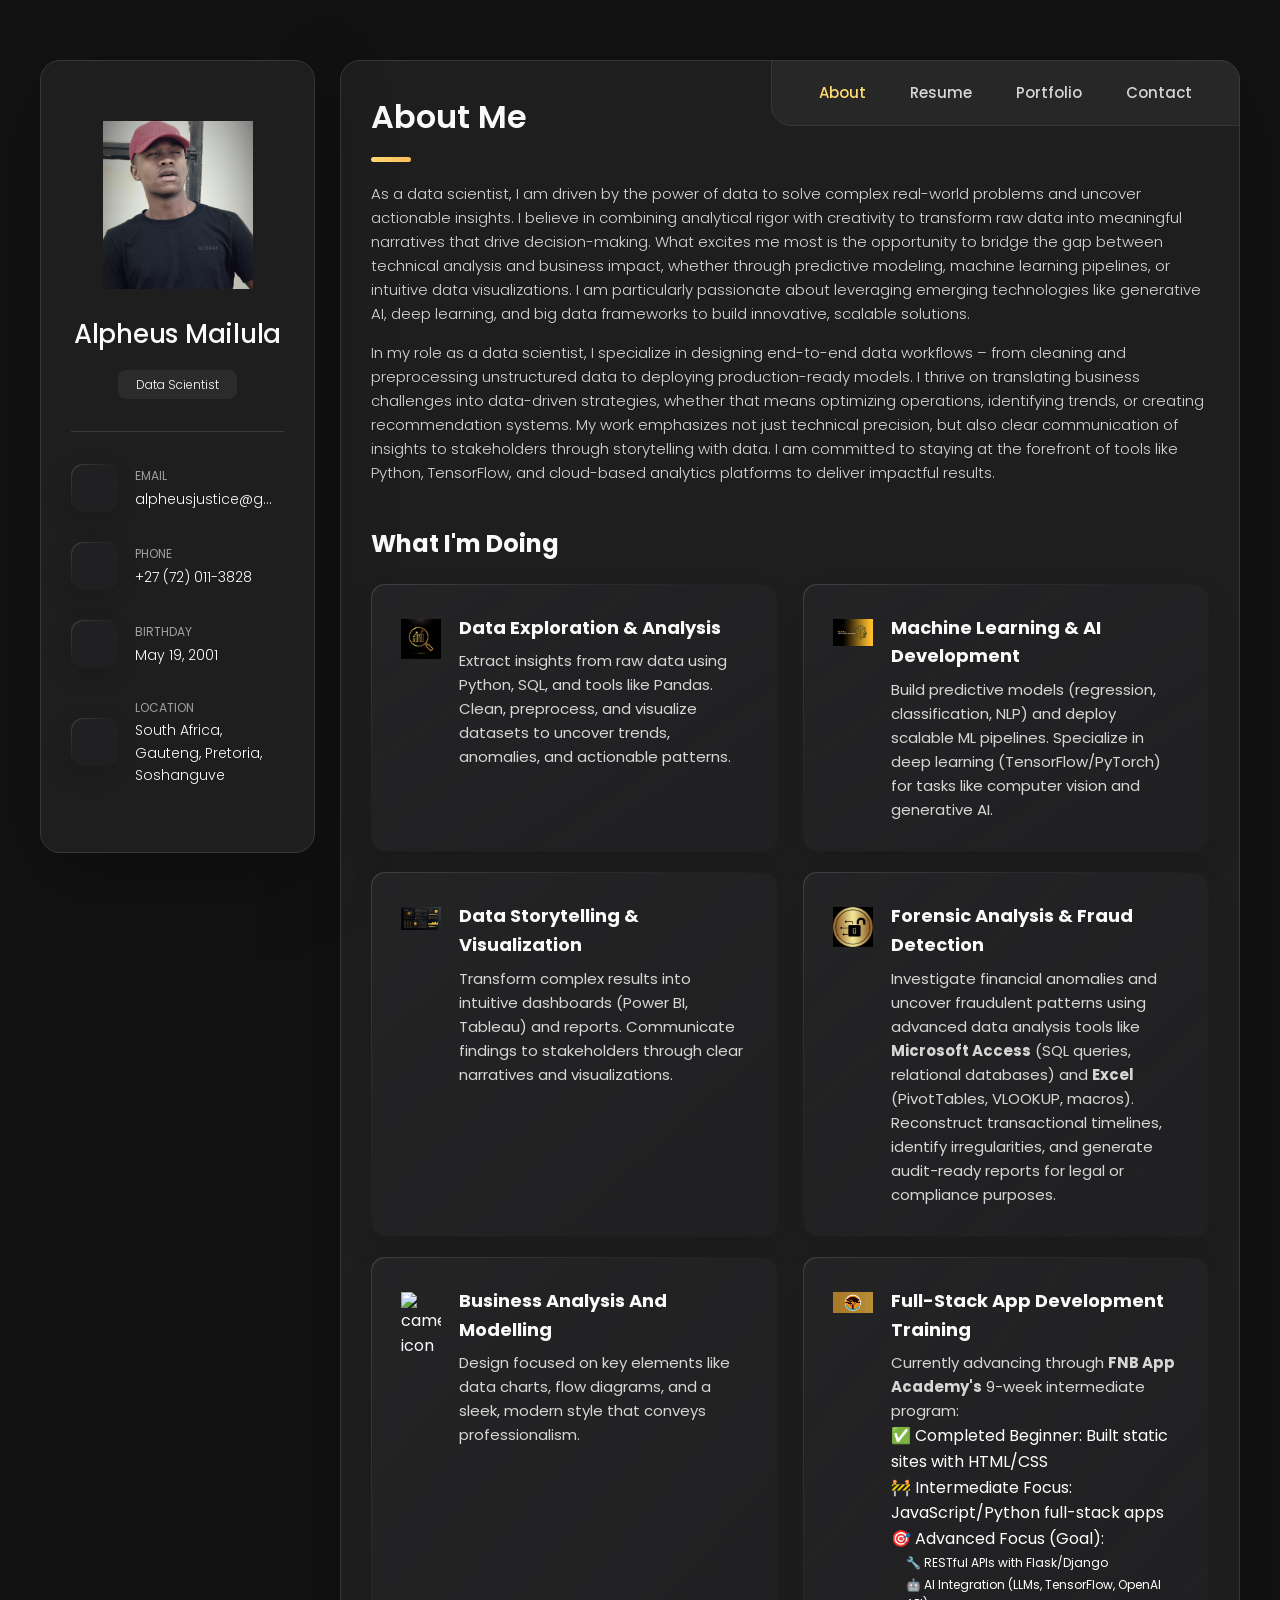
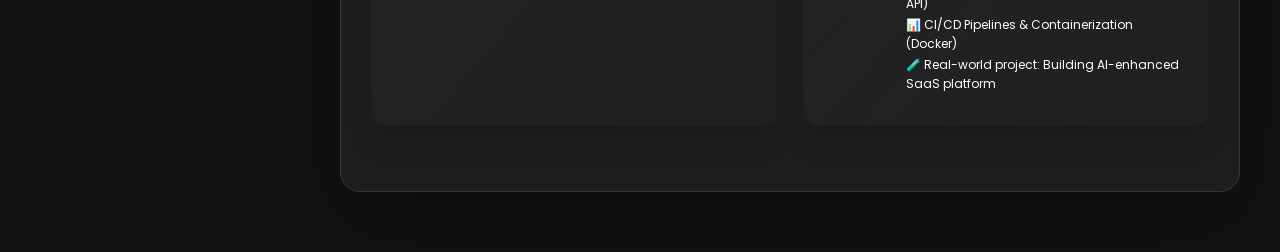
==== index.html @ 4e248155 "Add files via upload Initial commit" ====
<!DOCTYPE html>
<html lang="en">
<head>
  <meta charset="UTF-8">
  <meta name="viewport" content="width=device-width, initial-scale=1.0">
  
  <link rel="stylesheet" href="https://cdnjs.cloudflare.com/ajax/libs/font-awesome/6.4.0/css/all.min.css">
  <link href="https://fonts.googleapis.com/css2?family=Poppins:wght@300;400;500;600&display=swap" rel="stylesheet">
  <script src="https://cdn.jsdelivr.net/npm/@emailjs/browser@4/dist/email.min.js"></script>
  <meta http-equiv="X-UA-Compatible" content="IE=edge">
  
  <title>Alpheus Portfolio</title>

  <!--
    - favicon
  -->
  <link rel="shortcut icon" href="./assets/images/logo.ico" type="image/x-icon">

  <!--
    - custom css link
  -->
  <link rel="stylesheet" href="./assets/css/style.css">

  <!-- Add EmailJS Script first -->
  <script type="text/javascript" src="https://cdn.jsdelivr.net/npm/@emailjs/browser@3/dist/email.min.js"></script>
  
  <!--
    - google font link
  -->
  <link rel="preconnect" href="https://fonts.googleapis.com">
  <link rel="preconnect" href="https://fonts.gstatic.com" crossorigin>
  <link href="https://fonts.googleapis.com/css2?family=Poppins:wght@300;400;500;600&display=swap" rel="stylesheet">

  <!-- Initialize EmailJS -->
  <script type="text/javascript">
    document.addEventListener('DOMContentLoaded', function() {
      emailjs.init("1yHztREs84hRu6tYx");
    });
  </script>

  <style>
    /* Base styles */
    * {
      margin: 0;
      padding: 0;
      box-sizing: border-box;
      font-family: 'Poppins', sans-serif;
    }

    :root {
      --primary: #2563eb;
      --primary-dark: #1d4ed8;
      --secondary: #4f46e5;
      --dark: #1e293b;
      --light: #f8fafc;
      --gray: #64748b;
      --light-gray: #e2e8f0;
      --card-bg: #ffffff;
      --transition: all 0.3s ease;
      --shadow: 0 4px 6px -1px rgba(0, 0, 0, 0.1), 0 2px 4px -1px rgba(0, 0, 0, 0.06);
      --shadow-lg: 0 10px 15px -3px rgba(0, 0, 0, 0.1), 0 4px 6px -2px rgba(0, 0, 0, 0.05);
      --jet: hsl(0, 0%, 22%);
      --onyx: hsl(240, 1%, 17%);
      --eerie-black-1: hsl(240, 2%, 13%);
      --eerie-black-2: hsl(240, 2%, 12%);
      --smoky-black: hsl(0, 0%, 7%);
      --white-1: hsl(0, 0%, 100%);
      --white-2: hsl(0, 0%, 98%);
      --orange-yellow-crayola: hsl(45, 100%, 72%);
      --vegas-gold: hsl(45, 54%, 58%);
      --light-gray: hsl(0, 0%, 84%);
      --light-gray-70: hsla(0, 0%, 84%, 0.7);
      --bittersweet-shimmer: hsl(0, 43%, 51%);
    }

    body {
      background: var(--smoky-black);
      color: var(--light);
      line-height: 1.6;
    }

    .container {
      max-width: 1200px;
      margin: 0 auto;
      padding: 0 20px;
    }

    /* Portfolio Styles */
    .portfolio {
      padding: 60px 0;
    }

    .portfolio-header {
      text-align: center;
      margin-bottom: 40px;
    }

    .portfolio-header h2 {
      font-size: 2.5rem;
      color: var(--orange-yellow-crayola);
      margin-bottom: 15px;
      position: relative;
      display: inline-block;
    }

    .portfolio-header h2::after {
      content: '';
      position: absolute;
      bottom: -10px;
      left: 50%;
      transform: translateX(-50%);
      width: 70px;
      height: 4px;
      background: var(--secondary);
      border-radius: 2px;
    }

    .portfolio-header p {
      color: var(--light-gray);
      max-width: 600px;
      margin: 20px auto 0;
      font-size: 1.1rem;
    }

    .filter-section {
      margin-bottom: 30px;
      display: flex;
      flex-wrap: wrap;
      gap: 15px;
      justify-content: center;
    }

    .filter-btn {
      padding: 10px 20px;
      border: none;
      background: var(--eerie-black-1);
      color: var(--light-gray);
      border-radius: 30px;
      cursor: pointer;
      font-weight: var(--fw-500);
      transition: var(--transition);
      box-shadow: var(--shadow);
      display: flex;
      align-items: center;
      gap: 8px;
    }

    .filter-btn:hover {
      background: var(--primary);
      color: white;
      transform: translateY(-2px);
    }

    .filter-btn.active {
      background: var(--orange-yellow-crayola);
      color: var(--smoky-black);
      font-weight: 600;
    }

    .filter-btn i {
      font-size: 1.1rem;
    }

    .projects-grid {
      display: grid;
      grid-template-columns: repeat(auto-fill, minmax(300px, 1fr));
      gap: 30px;
      margin-top: 30px;
    }

    .project-card {
      background: var(--eerie-black-2);
      border: 1px solid var(--jet);
      border-radius: 16px;
      overflow: hidden;
      box-shadow: var(--shadow);
      transition: var(--transition);
      position: relative;
      height: 100%;
      display: flex;
      flex-direction: column;
    }

    .project-card:hover {
      transform: translateY(-5px);
      box-shadow: var(--shadow-lg);
    }

    .project-img {
      height: 200px;
      position: relative;
      overflow: hidden;
    }

    .project-img img {
      width: 100%;
      height: 100%;
      object-fit: cover;
      transition: var(--transition);
    }

    .project-card:hover .project-img img {
      transform: scale(1.05);
    }

    .category-badge {
      position: absolute;
      top: 15px;
      right: 15px;
      background: var(--orange-yellow-crayola);
      color: var(--smoky-black);
      padding: 5px 12px;
      border-radius: 20px;
      font-size: 0.8rem;
      font-weight: 600;
      z-index: 2;
    }

    .project-content {
      padding: 20px;
      flex-grow: 1;
      display: flex;
      flex-direction: column;
    }

    .project-title {
      font-size: 1.3rem;
      margin-bottom: 10px;
      color: var(--white-2);
    }

    .project-description {
      color: var(--light-gray);
      margin-bottom: 20px;
      flex-grow: 1;
    }

    .project-actions {
      display: flex;
      justify-content: space-between;
      align-items: center;
    }

    .project-link {
      display: inline-block;
      padding: 8px 20px;
      background: var(--primary);
      color: white;
      border-radius: 5px;
      text-decoration: none;
      font-weight: 600;
      transition: var(--transition);
    }

    .project-link:hover {
      background: var(--primary-dark);
      transform: translateY(-2px);
    }

    .project-more {
      background: var(--light-gray);
      color: var(--dark);
      border: none;
      width: 36px;
      height: 36px;
      border-radius: 50%;
      cursor: pointer;
      display: flex;
      align-items: center;
      justify-content: center;
      transition: var(--transition);
    }

    .project-more:hover {
      background: var(--primary);
      color: white;
    }

    /* Project Detail Modal */
    .project-modal {
      position: fixed;
      top: 0;
      left: 0;
      width: 100%;
      height: 100%;
      background: rgba(0, 0, 0, 0.8);
      display: flex;
      align-items: center;
      justify-content: center;
      z-index: 1000;
      opacity: 0;
      visibility: hidden;
      transition: all 0.4s ease;
    }

    .project-modal.active {
      opacity: 1;
      visibility: visible;
    }

    .modal-content {
      background: white;
      width: 90%;
      max-width: 900px;
      max-height: 90vh;
      border-radius: 12px;
      overflow: hidden;
      position: relative;
      transform: translateY(50px);
      transition: transform 0.4s ease;
    }

    .project-modal.active .modal-content {
      transform: translateY(0);
    }

    .modal-header {
      padding: 20px;
      background: var(--primary);
      color: white;
      display: flex;
      justify-content: space-between;
      align-items: center;
    }

    .modal-title {
      font-size: 1.5rem;
      margin: 0;
    }

    .close-modal {
      background: none;
      border: none;
      color: white;
      font-size: 1.5rem;
      cursor: pointer;
      width: 40px;
      height: 40px;
      display: flex;
      align-items: center;
      justify-content: center;
      border-radius: 50%;
      transition: var(--transition);
    }

    .close-modal:hover {
      background: rgba(255, 255, 255, 0.2);
    }

    .modal-body {
      padding: 30px;
      overflow-y: auto;
      max-height: calc(90vh - 130px);
      background: var(--eerie-black-1);
      color: var(--light-gray);
    }

    .modal-image {
      width: 100%;
      border-radius: 8px;
      margin-bottom: 20px;
      max-height: 300px;
      object-fit: cover;
    }

    .modal-description {
      margin-bottom: 25px;
      line-height: 1.8;
    }

    .tech-list {
      display: flex;
      flex-wrap: wrap;
      gap: 10px;
      margin: 20px 0;
    }

    .tech-item {
      background: var(--onyx);
      padding: 5px 15px;
      border-radius: 20px;
      font-size: 0.85rem;
    }

    .modal-actions {
      display: flex;
      gap: 15px;
      margin-top: 20px;
    }

    .back-btn {
      position: fixed;
      top: 30px;
      left: 30px;
      background: var(--primary);
      color: white;
      border: none;
      width: 50px;
      height: 50px;
      border-radius: 50%;
      cursor: pointer;
      display: flex;
      align-items: center;
      justify-content: center;
      font-size: 1.5rem;
      box-shadow: var(--shadow);
      z-index: 100;
      transition: var(--transition);
    }

    .back-btn:hover {
      background: var(--primary-dark);
      transform: translateY(-3px);
    }

    /* Existing styles from your CSS */
    /* ... (All your existing CSS styles) ... */
    
    /* Additional styles for the rest of your portfolio */
    /* ... (All your existing CSS styles) ... */

    @media (max-width: 768px) {
      .projects-grid {
        grid-template-columns: repeat(auto-fill, minmax(280px, 1fr));
      }
      
      .filter-section {
        flex-direction: column;
        align-items: center;
      }
      
      .filter-btn {
        width: 100%;
        max-width: 300px;
        justify-content: center;
      }
      
      .modal-body {
        padding: 20px;
      }
    }
  </style>
</head>
<body>
  <!-- ... (Your existing HTML structure) ... -->
  <main>
    <!--
      - #SIDEBAR
    -->

    <aside class="sidebar" data-sidebar>

      <div class="sidebar-info">

        <figure class="avatar-box">
          <img src="./assets/images/Profile.jpg" alt="Richard hanrick" width="80">
        </figure>

        <div class="info-content">
          <h1 class="name" title="Richard hanrick">Alpheus Mailula</h1>

          <p class="title">Data Scientist</p>
        </div>

        <button class="info_more-btn" data-sidebar-btn>
          <span>Show Contacts</span>

          <ion-icon name="chevron-down"></ion-icon>
        </button>

      </div>

      <div class="sidebar-info_more">

        <div class="separator"></div>

        <ul class="contacts-list">

          <li class="contact-item">

            <div class="icon-box">
              <ion-icon name="mail-outline"></ion-icon>
            </div>

            <div class="contact-info">
              <p class="contact-title">Email</p>

              <a href="mailto:richard@example.com" class="contact-link">alpheusjustice@gmail.com</a>
            </div>

          </li>

          <li class="contact-item">

            <div class="icon-box">
              <ion-icon name="phone-portrait-outline"></ion-icon>
            </div>

            <div class="contact-info">
              <p class="contact-title">Phone</p>

              <a href="tel:+12133522795" class="contact-link">+27 (72) 011-3828</a>
            </div>

          </li>

          <li class="contact-item">

            <div class="icon-box">
              <ion-icon name="calendar-outline"></ion-icon>
            </div>

            <div class="contact-info">
              <p class="contact-title">Birthday</p>

              <time datetime="1982-06-23">May 19, 2001</time>
            </div>

          </li>

          <li class="contact-item">

            <div class="icon-box">
              <ion-icon name="location-outline"></ion-icon>
            </div>

            <div class="contact-info">
              <p class="contact-title">Location</p>

              <address>South Africa, Gauteng, Pretoria, Soshanguve</address>
            </div>

          </li>

        </ul>

        <div class="separator"></div>

        <ul class="social-list">

          <li class="social-item">
            <a href="#" class="social-link">
              <ion-icon name="logo-facebook"></ion-icon>
            </a>
          </li>

          <li class="social-item">
            <a href="#" class="social-link">
              <ion-icon name="logo-twitter"></ion-icon>
            </a>
          </li>

          <li class="social-item">
            <a href="#" class="social-link">
              <ion-icon name="logo-instagram"></ion-icon>
            </a>
          </li>

        </ul>

      </div>

    </aside>

    <div class="main-content">
      
     
      

      <nav class="navbar">

        <ul class="navbar-list">

          <li class="navbar-item">
            <button class="navbar-link  active" data-nav-link>About</button>
          </li>

          <li class="navbar-item">
            <button class="navbar-link" data-nav-link>Resume</button>
          </li>

          <li class="navbar-item">
            <button class="navbar-link" data-nav-link>Portfolio</button>
          </li>

          <li class="navbar-item">
            <button class="navbar-link" data-nav-link>Contact</button>
          </li>

        </ul>

      </nav>
      <!--
        - #ABOUT
      -->

      <article class="about  active" data-page="about">

        <header>
          <h2 class="h2 article-title">About me</h2>
        </header>

        <section class="about-text">
          <p>
            As a data scientist, I am driven by the power of data to solve complex real-world problems and uncover actionable insights. 
            I believe in combining analytical rigor with creativity to transform raw data into meaningful narratives that drive decision-making. 
            What excites me most is the opportunity to bridge the gap between technical analysis and business impact, whether through predictive modeling, 
            machine learning pipelines, or intuitive data visualizations. I am particularly passionate about leveraging emerging technologies like 
            generative AI, deep learning, and big data frameworks to build innovative, scalable solutions.
          </p>
      
          <p>
            In my role as a data scientist, I specialize in designing end-to-end data workflows – from cleaning and preprocessing unstructured data 
            to deploying production-ready models. I thrive on translating business challenges into data-driven strategies, whether that means 
            optimizing operations, identifying trends, or creating recommendation systems. My work emphasizes not just technical precision, 
            but also clear communication of insights to stakeholders through storytelling with data. I am committed to staying at the forefront 
            of tools like Python, TensorFlow, and cloud-based analytics platforms to deliver impactful results.
          </p>
        </section>


        <!--
          - service
        -->

        <section class="service">

          <h3 class="h3 service-title">What i'm doing</h3>

          <ul class="service-list">

            <li class="service-item">
              <div class="service-icon-box">
                <img src="./assets/images/analysis-icon.png" alt="Analysis icon" width="40">
              </div>
              <div class="service-content-box">
                <h4 class="h4 service-item-title">Data Exploration & Analysis</h4>
                <p class="service-item-text">
                  Extract insights from raw data using Python, SQL, and tools like Pandas. Clean, preprocess, and visualize datasets 
                  to uncover trends, anomalies, and actionable patterns.
                </p>
              </div>
            </li>

            <li class="service-item">
              <div class="service-icon-box">
                <img src="./assets/images/ml-icon.jpg" alt="Machine learning icon" width="40">
              </div>
              <div class="service-content-box">
                <h4 class="h4 service-item-title">Machine Learning & AI Development</h4>
                <p class="service-item-text">
                  Build predictive models (regression, classification, NLP) and deploy scalable ML pipelines. 
                  Specialize in deep learning (TensorFlow/PyTorch) for tasks like computer vision and generative AI.
                </p>
              </div>
            </li>

            <!-- Data Storytelling & Visualization -->
      <li class="service-item">
        <div class="service-icon-box">
          <img src="./assets/images/viz-icon.png" alt="Visualization icon" width="40">
        </div>
        <div class="service-content-box">
          <h4 class="h4 service-item-title">Data Storytelling & Visualization</h4>
          <p class="service-item-text">
            Transform complex results into intuitive dashboards (Power BI, Tableau) and reports. 
            Communicate findings to stakeholders through clear narratives and visualizations.
          </p>
        </div>
      </li>

      <li class="service-item">
        <div class="service-icon-box">
          <!-- Forensic Analysis Icon -->
          <img src="./assets/images/icon-forensic.png" alt="Forensic analysis icon" width="40">
        </div>
        <div class="service-content-box">
          <h4 class="h4 service-item-title">Forensic Analysis & Fraud Detection</h4>
          <p class="service-item-text">
            Investigate financial anomalies and uncover fraudulent patterns using advanced data analysis tools like 
            <strong>Microsoft Access</strong> (SQL queries, relational databases) and <strong>Excel</strong> (PivotTables, 
            VLOOKUP, macros). Reconstruct transactional timelines, identify irregularities, and generate audit-ready 
            reports for legal or compliance purposes.
          </p>
        </div>
      </li>

            <li class="service-item">

              <div class="service-icon-box">
                <img src="./assets/images/icon-photo.svg" alt="camera icon" width="40">
              </div>

              <div class="service-content-box">
                <h4 class="h4 service-item-title">Business Analysis and Modelling</h4>

                <p class="service-item-text">
                  Design focused on key elements like data charts, flow diagrams, and a sleek, modern style that conveys professionalism.
                </p>
              </div>

            </li>

            <li class="service-item">
              <div class="service-icon-box">
                <!-- Academy/education icon -->
                <img src="./assets/images/fnb-icon.png" alt="App academy icon" width="40">
              </div>
              <div class="service-content-box">
                <h4 class="h4 service-item-title">Full-Stack App Development Training</h4>
                <p class="service-item-text">
                  Currently advancing through <strong>FNB App Academy's</strong> 9-week intermediate program:
                  <ul class="skill-sublist">
                    <li>✅ Completed Beginner: Built static sites with HTML/CSS</li>
                    <li>🚧 Intermediate Focus: JavaScript/Python full-stack apps</li>
                    <li>🎯 Advanced Focus (Goal):</li>
                    <ul class="advanced-sublist">
                      <li>🔧 RESTful APIs with Flask/Django</li>
                      <li>🤖 AI Integration (LLMs, TensorFlow, OpenAI API)</li>
                      <li>📊 CI/CD Pipelines & Containerization (Docker)</li>
                      <li>🧪 Real-world project: Building AI-enhanced SaaS platform</li>
                   </ul>
                  </ul>
                </p>
              </div>
            </li>

        </section>


    
        <!--
          - testimonials modal
        -->

        <div class="modal-container" data-modal-container>

          <div class="overlay" data-overlay></div>

          <section class="testimonials-modal">

            <button class="modal-close-btn" data-modal-close-btn>
              <ion-icon name="close-outline"></ion-icon>
            </button>

            <div class="modal-img-wrapper">
              <figure class="modal-avatar-box">
                <img src="./assets/images/avatar-1.png" alt="Daniel lewis" width="80" data-modal-img>
              </figure>

              <img src="./assets/images/icon-quote.svg" alt="quote icon">
            </div>

            <div class="modal-content">

              <h4 class="h3 modal-title" data-modal-title>Daniel lewis</h4>

              <time datetime="2021-06-14">14 June, 2021</time>

              <div data-modal-text>
                <p>
                  Richard was hired to create a corporate identity. We were very pleased with the work done. She has a
                  lot of experience
                  and is very concerned about the needs of client. Lorem ipsum dolor sit amet, ullamcous cididt
                  consectetur adipiscing
                  elit, seds do et eiusmod tempor incididunt ut laborels dolore magnarels alia.
                </p>
              </div>

            </div>

          </section>

        </div>

      </article>



     


     <!--
      - #RESUME
    -->

    <article class="resume" data-page="resume">

      <header>
        <h2 class="h2 article-title">Resume</h2>
      </header>

      <section class="timeline">

        <div class="title-wrapper">
          <div class="icon-box">
            <ion-icon name="book-outline"></ion-icon>
          </div>

          <h3 class="h3">Education</h3>
        </div>

        <ol class="timeline-list">

          <li class="timeline-item">

            <h4 class="h4 timeline-item-title">Tshwane University of Technology</h4>

            <span>2021 — 2024</span>

            <p class="timeline-text">
              Diploma in Informatics (Data Scince)
            </p>

          </li>

          <li class="timeline-item">

            <h4 class="h4 timeline-item-title">Mahlane Secondary School</h4>

            <span>2014 - 20118</span>

            <p class="timeline-text">
              I completed my matric in 2018
            </p>

            <li class="timeline-item">
              <h4 class="h4 timeline-item-title">Cisco Networking Academy</h4>
              <span>2024 Online Course</span>
              <p class="timeline-text">
                Certificate: Introduction to Data Science - Student Level Credential
              </p>
              <p class="timeline-text">
                Successfully demonstrated proficiency in:
              </p>

              <ul class="timeline-sublist">
                <li>
                  <svg class="gold-check" viewBox="0 0 24 24">
                    <path d="M9 16.17L4.83 12l-1.42 1.41L9 19 21 7l-1.41-1.41z"/>
                  </svg>
                  Explaining promises and challenges of data analytics
                </li>
                <li>
                  <svg class="gold-check" viewBox="0 0 24 24">
                    <path d="M9 16.17L4.83 12l-1.42 1.41L9 19 21 7l-1.41-1.41z"/>
                  </svg>
                  Understanding data's role in AI/ML systems
                </li>
                <li>
                  <svg class="gold-check" viewBox="0 0 24 24">
                    <path d="M9 16.17L4.83 12l-1.42 1.41L9 19 21 7l-1.41-1.41z"/>
                  </svg>
                  Exploring career paths in data analytics
                </li>
              </ul>
            </li>
            
            <li class="timeline-item">
<h4 class="h4 timeline-item-title">Power BI Job Simulation</h4>
<span>Job Simulation For PWC</span>
<p class="timeline-text">
  Certificate of Completion - Practical tasks executed in:
</p>
<ul class="timeline-sublist">
  <li>
    <svg class="gold-check" viewBox="0 0 24 24">
      <path d="M9 16.17L4.83 12l-1.42 1.41L9 19 21 7l-1.41-1.41z"/>
    </svg>
    Introduction to Power BI analytics
  </li>
  <li>
    <svg class="gold-check" viewBox="0 0 24 24">
      <path d="M9 16.17L4.83 12l-1.42 1.41L9 19 21 7l-1.41-1.41z"/>
    </svg>
    Call Centre Trends analysis
  </li>
  <li>
    <svg class="gold-check" viewBox="0 0 24 24">
      <path d="M9 16.17L4.83 12l-1.42 1.41L9 19 21 7l-1.41-1.41z"/>
    </svg>
    Customer Retention modeling
  </li>
  <li>
    <svg class="gold-check" viewBox="0 0 24 24">
      <path d="M9 16.17L4.83 12l-1.42 1.41L9 19 21 7l-1.41-1.41z"/>
    </svg>
    Diversity & Inclusion dashboard development
  </li>
</ul>
<p class="timeline-text">Certificate: Data Visualisation (Power BI).</p>
<p class="timeline-text">Date Of Completion: March 6th, 2025.</p>>
</li>

<li class="timeline-item">
<h4 class="h4 timeline-item-title">Data Visualization: Empowering Business with Effective Insights</h4>
<span>JoB Simulation for TATA</span>
<p class="timeline-text">
  Certificate of Completion - Practical tasks executed in:
</p>
<ul class="timeline-sublist">
  <li>
    <svg class="gold-check" viewBox="0 0 24 24">
      <path d="M9 16.17L4.83 12l-1.42 1.41L9 19 21 7l-1.41-1.41z"/>
    </svg>
    Framing the Business Scenario
  </li>
  <li>
    <svg class="gold-check" viewBox="0 0 24 24">
      <path d="M9 16.17L4.83 12l-1.42 1.41L9 19 21 7l-1.41-1.41z"/>
    </svg>
    Choosing the Right Visuals
  </li>
  <li>
    <svg class="gold-check" viewBox="0 0 24 24">
      <path d="M9 16.17L4.83 12l-1.42 1.41L9 19 21 7l-1.41-1.41z"/>
    </svg>
    Creating Effective Visuals (Tableau/Power BI)
  </li>
  <li>
    <svg class="gold-check" viewBox="0 0 24 24">
      <path d="M9 16.17L4.83 12l-1.42 1.41L9 19 21 7l-1.41-1.41z"/>
    </svg>
    Communicating Insights and Analysis
  </li>
</ul>
              
              <p class="timeline-text">Certificate: Data Visualisation.</p>
              <p class="timeline-text">Date Of Completion: February 16th, 2025.</p>
            </li>

          <li class="timeline-item">

            <h4 class="h4 timeline-item-title">Analytics Vidhya</h4>

            <span>2025 Online Course</span>

            <p class="timeline-text">
              Certificate: Machine Learning Certification Course For Beginners
            </p>

          </li>

        </ol>

      </section>

      <section class="timeline">

        <div class="title-wrapper">
          <div class="icon-box">
            <ion-icon name="book-outline"></ion-icon>
          </div>

          <h3 class="h3">Experience</h3>
        </div>

        <ol class="timeline-list">

          <li class="timeline-item">

            <h4 class="h4 timeline-item-title">Data Science Intern</h4>

            <span>2024: Period of one year</span>

            <p class="timeline-text">
              Company Name: 4IR LAB TUT Soshanguve South Campus
            </p>

          </li>
          <li class="timeline-item">
            <h4 class="h4 timeline-item-title">Data Science Intern</h4>
            <span>2025: 1 Month (Remote)</span>
            <p class="timeline-text">
              Company Name: HexSoftwares
            </p>
            
          </li>

        </ol>

      </section>

      <section class="skill">

        <h3 class="h3 skills-title">My Skills & Experience as a Data Scientist</h3>
      
        <ul class="skills-list content-card">
      
          <li class="skills-item">
            <div class="title-wrapper">
              <h5 class="h5">Programming & Tools: Python, R, SQL, Pandas, NumPy, Scikit-learn, TensorFlow, PyTorch, Jupyter</h5>
            </div>
            <div class="skill-progress-bg">
              <div class="skill-progress-fill" style="width: 90%;"></div>
            </div>
          </li>
      
          <li class="skills-item">
            <div class="title-wrapper">
              <h5 class="h5">Data Analysis & Visualization: Matplotlib, Seaborn, Power BI, Tableau, Excel</h5>
            </div>
            <div class="skill-progress-bg">
              <div class="skill-progress-fill" style="width: 88%;"></div>
            </div>
          </li>
      
          <li class="skills-item">
            <div class="title-wrapper">
              <h5 class="h5">Machine Learning & AI: Classification, Regression, Clustering, Deep Learning, NLP</h5>
            </div>
            <div class="skill-progress-bg">
              <div class="skill-progress-fill" style="width: 85%;"></div>
            </div>
          </li>
      
          <li class="skills-item">
            <div class="title-wrapper">
              <h5 class="h5">Data Wrangling & ETL: Data Cleaning, Feature Engineering, Pipeline Automation</h5>
            </div>
            <div class="skill-progress-bg">
              <div class="skill-progress-fill" style="width: 87%;"></div>
            </div>
          </li>
      
          <li class="skills-item">
            <div class="title-wrapper">
              <h5 class="h5">Database Management: SQL, PostgreSQL, MongoDB</h5>
            </div>
            <div class="skill-progress-bg">
              <div class="skill-progress-fill" style="width: 80%;"></div>
            </div>
          </li>
      
          <li class="skills-item">
            <div class="title-wrapper">
              <h5 class="h5">Problem Solving & Analytical Thinking</h5>
            </div>
            <div class="skill-progress-bg">
              <div class="skill-progress-fill" style="width: 95%;"></div>
            </div>
          </li>
      
          <li class="skills-item">
            <div class="title-wrapper">
              <h5 class="h5">Communication & Data Storytelling</h5>
            </div>
            <div class="skill-progress-bg">
              <div class="skill-progress-fill" style="width: 93%;"></div>
            </div>
          </li>
      
          <li class="skills-item">
            <div class="title-wrapper">
              <h5 class="h5">Continuous Learning & Adaptability</h5>
            </div>
            <div class="skill-progress-bg">
              <div class="skill-progress-fill" style="width: 98%;"></div>
            </div>
          </li>
      
        </ul>
      
      </section>
      

    </article>

      <!--
  - #PORTFOLIO
-->

<article class="portfolio" data-page="portfolio">

  <header>
    <h2 class="h2 article-title">Portfolio</h2>
  </header>

  <section class="projects">

    <ul class="filter-list">
      <li class="filter-item">
              <button class="active" data-filter-btn>All</button>
      </li>
      <li class="filter-item">
        <button data-filter-btn>Python</button>
      </li>
      <li class="filter-item">
        <button data-filter-btn>R Programming</button>
      </li>
      <li class="filter-item">
        <button data-filter-btn>Power BI</button>
      </li>
      <li class="filter-item">
        <button data-filter-btn>Tableau</button>
      </li>
      <li class="filter-item">
        <button data-filter-btn>SQL & Excel</button>
      </li>
    </ul>

    <div class="filter-select-box">
      <button class="filter-select" data-select>
        <div class="select-value" data-selecct-value>Select category</div>
        <div class="select-icon">
          <ion-icon name="chevron-down"></ion-icon>
        </div>
      </button>

      <ul class="select-list">
              <li class="select-item">
                <button data-select-item>All</button>
              </li>
              <li class="select-item">
                <button data-select-item>Python</button>
              </li>
              <li class="select-item">
                <button data-select-item>R Programming</button>
              </li>
              <li class="select-item">
                <button data-select-item>Power BI</button>
              </li>
              <li class="select-item">
                <button data-select-item>Tableau</button>
              </li>
              <li class="select-item">
                <button data-select-item>SQL & Excel</button>
              </li>
      </ul>
    </div>

    <ul class="project-list">
      <!-- Python - EDA & ML -->
      <li class="project-item active" data-filter-item data-category="python">
        <a href="https://github.com/AllySimthandile/HexSoftwares_Project_Simple-Linear-Regression-on-Housing-Prices./blob/main/Project2.py" class="project-link-wrapper">
          <figure class="project-img">
            <div class="project-item-icon-box">
              <ion-icon name="eye-outline"></ion-icon>
            </div>
            <img src="https://images.unsplash.com/photo-1526379879527-8559ecfcaec0?ixlib=rb-4.0.3&ixid=M3wxMjA3fDB8MHxwaG90by1wYWdlfHx8fGVufDB8fHx8fA%3D%3D&auto=format&fit=crop&w=600&q=80" alt="Python Data Science">
          </figure>
          <div class="project-content">
            <h3 class="project-title">Exploratory Data Analysis & ML (Python)</h3>
            <p class="project-description">
              Housing price prediction model using advanced machine learning techniques. Features data cleaning, 
              visualization with Matplotlib/Seaborn, and predictive modeling with scikit-learn.
            </p>
            <div class="project-meta">
              <span class="project-category">Python | ML</span>
              <button class="view-project-btn">View Project</button>
            </div>
          </div>
        </a>
      </li>

      <!-- R Programming - Predictive Modeling -->
      <li class="project-item active" data-filter-item data-category="r programming">
        <a href="https://github.com/AllySimthandile/My-Portfolio/blob/main/R_Projects/Project2/scripts/Correction%20for%20Prediction%20Analysis.R" class="project-link-wrapper">
          <figure class="project-img">
            <div class="project-item-icon-box">
              <ion-icon name="eye-outline"></ion-icon>
            </div>
            <img src="https://images.unsplash.com/photo-1551288049-bebda4e38f71?ixlib=rb-4.0.3&ixid=M3wxMjA3fDB8MHxwaG90by1wYWdlfHx8fGVufDB8fHx8fA%3D%3D&auto=format&fit=crop&w=600&q=80" alt="R Programming Analytics">
          </figure>
          <div class="project-content">
            <h3 class="project-title">Predictive Modeling in R</h3>
            <p class="project-description">
              Statistical analysis and predictive modeling using R. Implements advanced regression techniques,
              data visualization with ggplot2, and statistical inference methods.
            </p>
            <div class="project-meta">
              <span class="project-category">R Programming</span>
              <button class="view-project-btn">View Project</button>
            </div>
          </div>
        </a>
      </li>

      <!-- Power BI -->
      <li class="project-item active" data-filter-item data-category="power bi">
        <a href="#" class="project-link-wrapper" data-modal-trigger="powerbi-sales">
          <figure class="project-img">
            <div class="project-item-icon-box">
              <ion-icon name="eye-outline"></ion-icon>
            </div>
            <img src="https://images.unsplash.com/photo-1551434678-e076c223a692?ixlib=rb-4.0.3&ixid=M3wxMjA3fDB8MHxwaG90by1wYWdlfHx8fGVufDB8fHx8fA%3D%3D&auto=format&fit=crop&w=600&q=80" alt="Power BI Dashboard">
          </figure>
          <div class="project-content">
            <h3 class="project-title">Sales Dashboard (Power BI)</h3>
            <p class="project-description">
              Interactive sales analytics dashboard with real-time KPIs, trend analysis, and 
              drill-down capabilities for detailed performance insights.
            </p>
            <div class="project-meta">
              <span class="project-category">Power BI</span>
              <button class="view-project-btn">View Dashboard</button>
            </div>
          </div>
        </a>
      </li>

      <!-- Diversity & Inclusion -->
      <li class="project-item active" data-filter-item data-category="power bi">
        <a href="#" class="project-link-wrapper" data-modal-trigger="diversity">
          <figure class="project-img">
            <div class="project-item-icon-box">
              <ion-icon name="eye-outline"></ion-icon>
            </div>
            <img src="https://images.unsplash.com/photo-1553484771-047a44eee27a?ixlib=rb-4.0.3&ixid=M3wxMjA3fDB8MHxwaG90by1wYWdlfHx8fGVufDB8fHx8fA%3D%3D&auto=format&fit=crop&w=600&q=80" alt="HR Analytics Dashboard">
          </figure>
          <div class="project-content">
            <h3 class="project-title">Diversity & Inclusion – HR Dashboards</h3>
            <p class="project-description">
              Comprehensive HR analytics focusing on workplace diversity metrics, inclusion initiatives,
              and demographic trends with actionable insights.
            </p>
            <div class="project-meta">
              <span class="project-category">Power BI</span>
              <button class="view-project-btn">View Analysis</button>
            </div>
          </div>
        </a>
      </li>

      <!-- Customer Retention -->
      <li class="project-item active" data-filter-item data-category="power bi">
        <a href="#" class="project-link-wrapper" data-modal-trigger="retention">
          <figure class="project-img">
            <div class="project-item-icon-box">
              <ion-icon name="eye-outline"></ion-icon>
            </div>
            <img src="https://images.unsplash.com/photo-1460925895917-afdab827c52f?ixlib=rb-4.0.3&ixid=M3wxMjA3fDB8MHxwaG90by1wYWdlfHx8fGVufDB8fHx8fA%3D%3D&auto=format&fit=crop&w=600&q=80" alt="Customer Analytics">
          </figure>
          <div class="project-content">
            <h3 class="project-title">Customer Retention Analysis</h3>
            <p class="project-description">
              Customer lifecycle analysis with cohort tracking, churn prediction, and 
              retention strategy recommendations based on behavioral patterns.
            </p>
            <div class="project-meta">
              <span class="project-category">Power BI</span>
              <button class="view-project-btn">View Analysis</button>
            </div>
          </div>
        </a>
      </li>

      <!-- Tableau -->
      <li class="project-item active" data-filter-item data-category="tableau">
        <a href="#" class="project-link-wrapper" data-modal-trigger="tableau-retail">
          <figure class="project-img">
            <div class="project-item-icon-box">
              <ion-icon name="eye-outline"></ion-icon>
            </div>
            <img src="https://images.unsplash.com/photo-1543286386-2e659306cd6c?ixlib=rb-4.0.3&ixid=M3wxMjA3fDB8MHxwaG90by1wYWdlfHx8fGVufDB8fHx8fA%3D%3D&auto=format&fit=crop&w=600&q=80" alt="Tableau Dashboard">
          </figure>
          <div class="project-content">
            <h3 class="project-title">Retail Analysis Dashboard</h3>
            <p class="project-description">
              Comprehensive retail performance analysis with sales trends, inventory optimization,
              and geographic distribution insights using Tableau's advanced features.
            </p>
            <div class="project-meta">
              <span class="project-category">Tableau</span>
              <button class="view-project-btn">View Dashboard</button>
            </div>
          </div>
        </a>
      </li>

      <!-- SQL + Excel + Access -->
      <li class="project-item active" data-filter-item data-category="sql & excel">
        <a href="#" class="project-link-wrapper" data-modal-trigger="sql-excel">
          <figure class="project-img">
            <div class="project-item-icon-box">
              <ion-icon name="eye-outline"></ion-icon>
            </div>
            <img src="https://images.unsplash.com/photo-1623282033815-40b05d96c903?ixlib=rb-4.0.3&ixid=M3wxMjA3fDB8MHxwaG90by1wYWdlfHx8fGVufDB8fHx8fA%3D%3D&auto=format&fit=crop&w=600&q=80" alt="SQL and Excel Analytics">
          </figure>
          <div class="project-content">
            <h3 class="project-title">Data Querying & Reporting</h3>
            <p class="project-description">
              Advanced data analysis using SQL, Excel, and Access. Features complex queries, 
              pivot tables, and automated reporting for business intelligence.
            </p>
            <div class="project-meta">
              <span class="project-category">SQL & Excel</span>
              <button class="view-project-btn">View Project</button>
            </div>
          </div>
        </a>
      </li>
    </ul>

    <!-- Project Modal -->
    <div class="project-modal" id="project-modal">
      <div class="modal-content">
        <div class="modal-header">
          <h3 class="modal-title" id="modal-title">Project Details</h3>
          <button class="modal-close">
            <ion-icon name="close-outline"></ion-icon>
          </button>
      </div>
        <div class="modal-body">
          <img src="" alt="Project Preview" class="modal-image" id="modal-image">
          <div class="modal-description">
            <h4 class="project-subtitle" id="modal-subtitle"></h4>
            <p class="project-details" id="modal-details"></p>
            <div class="project-tech">
              <h5>Technologies Used:</h5>
              <ul class="tech-list" id="modal-tech-list"></ul>
            </div>
            <div class="project-highlights">
              <h5>Key Features:</h5>
              <ul class="highlights-list" id="modal-highlights"></ul>
            </div>
          </div>
          <div class="modal-actions">
            <a href="#" class="project-link" id="modal-link" target="_blank">
              <ion-icon name="open-outline"></ion-icon>
              Open Project
            </a>
            <button class="return-btn" onclick="closeProjectModal()">
              <ion-icon name="arrow-back-outline"></ion-icon>
              Return to Portfolio
            </button>
          </div>
        </div>
      </div>
    </div>

  </section>

</article>

      <!--
        - #CONTACT
      -->

      <article class="contact" data-page="contact">

        <header>
          <h2 class="h2 article-title">Contact</h2>
        </header>

        <section class="contact-form">

          <h3 class="h3 form-title">Contact Form</h3>

          <form id="contact-form" class="form" data-form>

            <div class="input-wrapper">
              <input type="text" name="from_name" class="form-input" placeholder="Full name" required data-form-input>

              <input type="email" name="reply_to" class="form-input" placeholder="Email address" required data-form-input>
            </div>

            <textarea name="message" class="form-input" placeholder="Your Message" required data-form-input></textarea>

            <div class="form-status">
              <p class="form-alert" style="display: none;"></p>
            </div>

            <button class="form-btn" type="submit" data-form-btn>
              <ion-icon name="paper-plane"></ion-icon>
              <span>Send Message</span>
            </button>

          </form>

        </section>

      </article>
    </div>
  </main>

  <script>
    // Portfolio Filtering Functionality
    document.addEventListener('DOMContentLoaded', function() {
      const filterBtns = document.querySelectorAll('[data-filter-btn]');
      const projectCards = document.querySelectorAll('.project-card');
      
      // Set up filter buttons
      filterBtns.forEach(btn => {
        btn.addEventListener('click', () => {
          // Remove active class from all buttons
          filterBtns.forEach(b => b.classList.remove('active'));
          // Add active class to clicked button
          btn.classList.add('active');
          
          const filterValue = btn.getAttribute('data-filter-btn');
          
          projectCards.forEach(card => {
            if (filterValue === 'all' || card.getAttribute('data-category') === filterValue) {
              card.style.display = 'block';
              setTimeout(() => {
                card.style.opacity = '1';
                card.style.transform = 'scale(1)';
              }, 10);
            } else {
              card.style.opacity = '0';
              card.style.transform = 'scale(0.8)';
              setTimeout(() => {
                card.style.display = 'none';
              }, 300);
            }
          });
        });
      });
      
      // Project Modal Functionality
      const modal = document.querySelector('.project-modal');
      const modalImage = document.getElementById('modal-image');
      const modalDescription = document.getElementById('modal-description');
      const modalProjectLink = document.getElementById('modal-project-link');
      const modalHtmlContent = document.getElementById('modal-html-content');
      const modalTriggers = document.querySelectorAll('.project-modal-trigger');
      const closeModalBtns = document.querySelectorAll('.close-modal');
      const globalBackBtn = document.getElementById('global-back-btn');
      
      // Show modal
      modalTriggers.forEach(trigger => {
        trigger.addEventListener('click', (e) => {
          e.preventDefault();
          
          const imageSrc = trigger.getAttribute('data-image');
          const htmlFile = trigger.getAttribute('data-html');
          
          // Reset modal content
          modalHtmlContent.innerHTML = '';
          modalImage.style.display = 'block';
          
          if (imageSrc) {
            modalImage.src = imageSrc;
            modalDescription.textContent = 'Interactive dashboard with comprehensive metrics and visualizations.';
          } else if (htmlFile) {
            // For demo purposes, we'll show sample content
            modalImage.style.display = 'none';
            modalHtmlContent.innerHTML = `
              <h3>Detailed Project View</h3>
              <p>This would show the full project details for ${htmlFile.replace('.html', '')}.</p>
              <p>In a real implementation, this would load content from the ${htmlFile} file.</p>
              <div class="project-screenshot">
                <img src="https://images.unsplash.com/photo-1551288049-bebda4e38f71?ixlib=rb-4.0.3&ixid=M3wxMjA3fDB8MHxwaG90by1wYWdlfHx8fGVufDB8fHx8fA%3D%3D&auto=format&fit=crop&w=800&q=80" alt="Project Screenshot" style="width:100%; border-radius:8px; margin:15px 0;">
    </div>
            `;
            modalDescription.textContent = '';
          }
          
          // Set project link (for demo, using a placeholder)
          modalProjectLink.href = '#';
          
          // Show modal
          modal.classList.add('active');
          document.body.style.overflow = 'hidden';
          
          // Show global back button
          globalBackBtn.style.display = 'flex';
        });
      });
      
      // Close modal
      closeModalBtns.forEach(btn => {
        btn.addEventListener('click', () => {
          modal.classList.remove('active');
          document.body.style.overflow = '';
          globalBackBtn.style.display = 'none';
        });
      });
      
      // Close modal when clicking outside content
      modal.addEventListener('click', (e) => {
        if (e.target === modal) {
          modal.classList.remove('active');
          document.body.style.overflow = '';
          globalBackBtn.style.display = 'none';
        }
      });
      
      // Global back button functionality
      globalBackBtn.addEventListener('click', () => {
        if (modal.classList.contains('active')) {
          modal.classList.remove('active');
          document.body.style.overflow = '';
          globalBackBtn.style.display = 'none';
        }
      });
      
      // Project more button functionality
      const moreBtns = document.querySelectorAll('.project-more');
      moreBtns.forEach(btn => {
        btn.addEventListener('click', () => {
          const projectId = btn.getAttribute('data-project');
          alert(`More details would be shown for project: ${projectId}`);
        });
      });
      
      // Existing JavaScript for tabs and navigation
      // ... (Your existing JavaScript) ...
    });
  </script>
  <!--
    - custom js link
  -->
  <script src="./assets/js/script.js"></script>

  <!--
    - ionicon link
  -->
  <script type="module" src="https://unpkg.com/ionicons@5.5.2/dist/ionicons/ionicons.esm.js"></script>
  <script nomodule src="https://unpkg.com/ionicons@5.5.2/dist/ionicons/ionicons.js"></script>

</body>
</html>
---- assets/css/style.css ----
/*-----------------------------------*\
  #style.css
\*-----------------------------------*/


/**
 * copyright 2022 @codewithsadee
 */





/*-----------------------------------*\
  #CUSTOM PROPERTY
\*-----------------------------------*/

:root {

  /**
   * colors
   */

  /* gradient */

  --bg-gradient-onyx: linear-gradient(
    to bottom right, 
    hsl(240, 1%, 25%) 3%, 
    hsl(0, 0%, 19%) 97%
  );
  --bg-gradient-jet: linear-gradient(
    to bottom right, 
    hsla(240, 1%, 18%, 0.251) 0%, 
    hsla(240, 2%, 11%, 0) 100%
  ), hsl(240, 2%, 13%);
  --bg-gradient-yellow-1: linear-gradient(
    to bottom right, 
    hsl(45, 100%, 71%) 0%, 
    hsla(36, 100%, 69%, 0) 50%
  );
  --bg-gradient-yellow-2: linear-gradient(
    135deg, 
    hsla(45, 100%, 71%, 0.251) 0%, 
    hsla(35, 100%, 68%, 0) 59.86%
  ), hsl(240, 2%, 13%);
  --border-gradient-onyx: linear-gradient(
    to bottom right, 
    hsl(0, 0%, 25%) 0%, 
    hsla(0, 0%, 25%, 0) 50%
  );
  --text-gradient-yellow: linear-gradient(
    to right, 
    hsl(45, 100%, 72%), 
    hsl(35, 100%, 68%)
  );

  /* solid */

  --jet: hsl(0, 0%, 22%);
  --onyx: hsl(240, 1%, 17%);
  --eerie-black-1: hsl(240, 2%, 13%);
  --eerie-black-2: hsl(240, 2%, 12%);
  --smoky-black: hsl(0, 0%, 7%);
  --white-1: hsl(0, 0%, 100%);
  --white-2: hsl(0, 0%, 98%);
  --orange-yellow-crayola: hsl(45, 100%, 72%);
  --vegas-gold: hsl(45, 54%, 58%);
  --light-gray: hsl(0, 0%, 84%);
  --light-gray-70: hsla(0, 0%, 84%, 0.7);
  --bittersweet-shimmer: hsl(0, 43%, 51%);

  /**
   * typography
   */

  /* font-family */
  --ff-poppins: 'Poppins', sans-serif;

  /* font-size */
  --fs-1: 24px;
  --fs-2: 18px;
  --fs-3: 17px;
  --fs-4: 16px;
  --fs-5: 15px;
  --fs-6: 14px;
  --fs-7: 13px;
  --fs-8: 11px;

  /* font-weight */
  --fw-300: 300;
  --fw-400: 400;
  --fw-500: 500;
  --fw-600: 600;

  /**
   * shadow
   */
  
  --shadow-1: -4px 8px 24px hsla(0, 0%, 0%, 0.25);
  --shadow-2: 0 16px 30px hsla(0, 0%, 0%, 0.25);
  --shadow-3: 0 16px 40px hsla(0, 0%, 0%, 0.25);
  --shadow-4: 0 25px 50px hsla(0, 0%, 0%, 0.15);
  --shadow-5: 0 24px 80px hsla(0, 0%, 0%, 0.25);

  /**
   * transition
   */

  --transition-1: 0.25s ease;
  --transition-2: 0.5s ease-in-out;

}





/*-----------------------------------*\
  #RESET
\*-----------------------------------*/

*, *::before, *::after {
  margin: 0;
  padding: 0;
  box-sizing: border-box;
}

a { text-decoration: none; }

li { list-style: none; }

img, ion-icon, a, button, time, span { display: block; }

button {
  font: inherit;
  background: none;
  border: none;
  text-align: left;
  cursor: pointer;
}

input, textarea {
  display: block;
  width: 100%;
  background: none;
  font: inherit;
}

::selection {
  background: var(--orange-yellow-crayola);
  color: var(--smoky-black);
}

:focus { outline-color: var(--orange-yellow-crayola); }

html { font-family: var(--ff-poppins); }

body { background: var(--smoky-black); }





/*-----------------------------------*\
  #REUSED STYLE
\*-----------------------------------*/

.sidebar,
article {
  background: var(--eerie-black-2);
  border: 1px solid var(--jet);
  border-radius: 20px;
  padding: 15px;
  box-shadow: var(--shadow-1);
  z-index: 1;
}

.separator {
  width: 100%;
  height: 1px;
  background: var(--jet);
  margin: 16px 0;
}

.icon-box {
  position: relative;
  background: var(--border-gradient-onyx);
  width: 30px;
  height: 30px;
  border-radius: 8px;
  display: flex;
  justify-content: center;
  align-items: center;
  font-size: 16px;
  color: var(--orange-yellow-crayola);
  box-shadow: var(--shadow-1);
  z-index: 1;
}

.icon-box::before {
  content: "";
  position: absolute;
  inset: 1px;
  background: var(--eerie-black-1);
  border-radius: inherit;
  z-index: -1;
}

.icon-box ion-icon { --ionicon-stroke-width: 35px; }

article { display: none; }

article.active {
  display: block;
  animation: fade 0.5s ease backwards;
}

@keyframes fade {
  0% { opacity: 0; }
  100% { opacity: 1; }
}

.h2,
.h3,
.h4,
.h5 {
  color: var(--white-2);
  text-transform: capitalize;
}

.h2 { font-size: var(--fs-1); }

.h3 { font-size: var(--fs-2); }

.h4 { font-size: var(--fs-4); }

.h5 {
  font-size: var(--fs-7);
  font-weight: var(--fw-500);
}

.article-title {
  position: relative;
  padding-bottom: 7px;
}

.article-title::after {
  content: "";
  position: absolute;
  bottom: 0;
  left: 0;
  width: 30px;
  height: 3px;
  background: var(--text-gradient-yellow);
  border-radius: 3px;
}

.has-scrollbar::-webkit-scrollbar {
  width: 5px; /* for vertical scrollbar */
  height: 5px; /* for horizontal scrollbar */
}

.has-scrollbar::-webkit-scrollbar-track {
  background: var(--onyx);
  border-radius: 5px;
}

.has-scrollbar::-webkit-scrollbar-thumb {
  background: var(--orange-yellow-crayola);
  border-radius: 5px;
}

.has-scrollbar::-webkit-scrollbar-button { width: 20px; }

.content-card {
  position: relative;
  background: var(--border-gradient-onyx);
  padding: 15px;
  padding-top: 45px;
  border-radius: 14px;
  box-shadow: var(--shadow-2);
  cursor: pointer;
  z-index: 1;
}

.content-card::before {
  content: "";
  position: absolute;
  inset: 1px;
  background: var(--bg-gradient-jet);
  border-radius: inherit;
  z-index: -1;
}





/*-----------------------------------*\
  #MAIN
\*-----------------------------------*/

main {
  margin: 15px 12px;
  margin-bottom: 75px;
  min-width: 259px;
}





/*-----------------------------------*\
  #SIDEBAR
\*-----------------------------------*/

.sidebar {
  margin-bottom: 15px;
  max-height: 112px;
  overflow: hidden;
  transition: var(--transition-2);
}

.sidebar.active { max-height: 405px; }

.sidebar-info {
  position: relative;
  display: flex;
  justify-content: flex-start;
  align-items: center;
  gap: 15px;
}

.avatar-box {
  background: var(--bg-gradient-onyx);
  border-radius: 20px;
}

.info-content .name {
  color: var(--white-2);
  font-size: var(--fs-3);
  font-weight: var(--fw-500);
  letter-spacing: -0.25px;
  margin-bottom: 10px;
}

.info-content .title {
  color: var(--white-1);
  background: var(--onyx);
  font-size: var(--fs-8);
  font-weight: var(--fw-300);
  width: max-content;
  padding: 3px 12px;
  border-radius: 8px;
}

.info_more-btn {
  position: absolute;
  top: -15px;
  right: -15px;
  border-radius: 0 15px;
  font-size: 13px;
  color: var(--orange-yellow-crayola);
  background: var(--border-gradient-onyx);
  padding: 10px;
  box-shadow: var(--shadow-2);
  transition: var(--transition-1);
  z-index: 1;
}

.info_more-btn::before {
  content: "";
  position: absolute;
  inset: 1px;
  border-radius: inherit;
  background: var(--bg-gradient-jet);
  transition: var(--transition-1);
  z-index: -1;
}

.info_more-btn:hover,
.info_more-btn:focus { background: var(--bg-gradient-yellow-1); }

.info_more-btn:hover::before,
.info_more-btn:focus::before { background: var(--bg-gradient-yellow-2); }

.info_more-btn span { display: none; }

.sidebar-info_more {
  opacity: 0;
  visibility: hidden;
  transition: var(--transition-2);
}

.sidebar.active .sidebar-info_more {
  opacity: 1;
  visibility: visible;
}

.contacts-list {
  display: grid;
  grid-template-columns: 1fr;
  gap: 16px;
}

.contact-item {
  min-width: 100%;
  display: flex;
  align-items: center;
  gap: 16px;
}

.contact-info {
  max-width: calc(100% - 46px);
  width: calc(100% - 46px);
}

.contact-title {
  color: var(--light-gray-70);
  font-size: var(--fs-8);
  text-transform: uppercase;
  margin-bottom: 2px;
}

.contact-info :is(.contact-link, time, address) {
  color: var(--white-2);
  font-size: var(--fs-7);
}

.contact-info address { font-style: normal; }

.social-list {
  display: flex;
  justify-content: flex-start;
  align-items: center;
  gap: 15px;
  padding-bottom: 4px;
  padding-left: 7px;
}

.social-item .social-link {
  color: var(--light-gray-70);
  font-size: 18px;
}


.social-item .social-link:hover { color: var(--light-gray); }





/*-----------------------------------*\
  #NAVBAR
\*-----------------------------------*/

.navbar {
  position: fixed;
  bottom: 0;
  left: 0;
  width: 100%;
  background: hsla(240, 1%, 17%, 0.75);
  backdrop-filter: blur(10px);
  border: 1px solid var(--jet);
  border-radius: 12px 12px 0 0;
  box-shadow: var(--shadow-2);
  z-index: 5;
}

.navbar-list {
  display: flex;
  flex-wrap: wrap;
  justify-content: center;
  align-items: center;
  padding: 0 10px;
}

.navbar-link {
  color: var(--light-gray);
  font-size: var(--fs-8);
  padding: 20px 7px;
  transition: color var(--transition-1);
}

.navbar-link:hover,
.navbar-link:focus { color: var(--light-gray-70); }

.navbar-link.active { color: var(--orange-yellow-crayola); }





/*-----------------------------------*\
  #ABOUT
\*-----------------------------------*/

.about .article-title { margin-bottom: 15px; }

.about-text {
  color: var(--light-gray);
  font-size: var(--fs-6);
  font-weight: var(--fw-300);
  line-height: 1.6;
}

.about-text p { margin-bottom: 15px; }



/**
 * #service 
 */

.service { margin-bottom: 35px; }

.service-title { margin-bottom: 20px; }

.service-list {
  display: grid;
  grid-template-columns: 1fr;
  gap: 20px;
}

.service-item {
  position: relative;
  background: var(--border-gradient-onyx);
  padding: 20px;
  border-radius: 14px;
  box-shadow: var(--shadow-2);
  z-index: 1;
}

.service-item::before {
  content: "";
  position: absolute;
  inset: 1px;
  background: var(--bg-gradient-jet);
  border-radius: inherit;
  z-index: -1;
}

.service-icon-box { margin-bottom: 10px; }

.service-icon-box img { margin: auto; }

.service-content-box { text-align: center; }

.service-item-title { margin-bottom: 7px; }

.service-item-text {
  color: var(--light-gray);
  font-size: var(--fs-6);
  font-weight: var(--fw-3);
  line-height: 1.6;
}


/**
 * #testimonials 
 */

.testimonials { margin-bottom: 30px; }

.testimonials-title { margin-bottom: 20px; }

.testimonials-list {
  display: flex;
  justify-content: flex-start;
  align-items: flex-start;
  gap: 15px;
  margin: 0 -15px;
  padding: 25px 15px;
  padding-bottom: 35px;
  overflow-x: auto;
  scroll-behavior: smooth;
  overscroll-behavior-inline: contain;
  scroll-snap-type: inline mandatory;
}

.testimonials-item {
  min-width: 100%;
  scroll-snap-align: center;
}

.testimonials-avatar-box {
  position: absolute;
  top: 0;
  left: 0;
  transform: translate(15px, -25px);
  background: var(--bg-gradient-onyx);
  border-radius: 14px;
  box-shadow: var(--shadow-1);
}

.testimonials-item-title { margin-bottom: 7px; }

.testimonials-text {
  color: var(--light-gray);
  font-size: var(--fs-6);
  font-weight: var(--fw-300);
  line-height: 1.6;
  display: -webkit-box;
  line-clamp: 4;
  -webkit-line-clamp: 4;
  -webkit-box-orient: vertical;
  overflow: hidden;
}


/**
 * #testimonials-modal
 */

.modal-container {
  position: fixed;
  top: 0;
  left: 0;
  width: 100%;
  height: 100%;
  display: flex;
  justify-content: center;
  align-items: center;
  overflow-y: auto;
  overscroll-behavior: contain;
  z-index: 20;
  pointer-events: none;
  visibility: hidden;
}

.modal-container::-webkit-scrollbar { display: none; }

.modal-container.active {
  pointer-events: all;
  visibility: visible;
}

.overlay {
  position: fixed;
  top: 0;
  left: 0;
  width: 100%;
  height: 100vh;
  background: hsl(0, 0%, 5%);
  opacity: 0;
  visibility: hidden;
  pointer-events: none;
  z-index: 1;
  transition: var(--transition-1);
}

.overlay.active {
  opacity: 0.8;
  visibility: visible;
  pointer-events: all;
}

.testimonials-modal {
  background: var(--eerie-black-2);
  position: relative;
  padding: 15px;
  margin: 15px 12px;
  border: 1px solid var(--jet);
  border-radius: 14px;
  box-shadow: var(--shadow-5);
  transform: scale(1.2);
  opacity: 0;
  transition: var(--transition-1);
  z-index: 2;
}

.modal-container.active .testimonials-modal {
  transform: scale(1);
  opacity: 1;
}

.modal-close-btn {
  position: absolute;
  top: 15px;
  right: 15px;
  background: var(--onyx);
  border-radius: 8px;
  width: 32px;
  height: 32px;
  display: flex;
  justify-content: center;
  align-items: center;
  color: var(--white-2);
  font-size: 18px;
  opacity: 0.7;
}

.modal-close-btn:hover,
.modal-close-btn:focus { opacity: 1; }

.modal-close-btn ion-icon { --ionicon-stroke-width: 50px; }

.modal-avatar-box {
  background: var(--bg-gradient-onyx);
  width: max-content;
  border-radius: 14px;
  margin-bottom: 15px;
  box-shadow: var(--shadow-2);
}

.modal-img-wrapper > img { display: none; }

.modal-title { margin-bottom: 4px; }

.modal-content time {
  font-size: var(--fs-6);
  color: var(--light-gray-70);
  font-weight: var(--fw-300);
  margin-bottom: 10px;
}

.modal-content p {
  color: var(--light-gray);
  font-size: var(--fs-6);
  font-weight: var(--fw-300);
  line-height: 1.6;
}


/**
 * #clients 
 */

.clients { margin-bottom: 15px; }

.clients-list {
  display: flex;
  justify-content: flex-start;
  align-items: flex-start;
  gap: 15px;
  margin: 0 -15px;
  padding: 25px;
  padding-bottom: 25px;
  overflow-x: auto;
  scroll-behavior: smooth;
  overscroll-behavior-inline: contain;
  scroll-snap-type: inline mandatory;
  scroll-padding-inline: 25px;
}

.clients-item {
  min-width: 50%;
  scroll-snap-align: start;
}

.clients-item img {
  width: 100%;
  filter: grayscale(1);
  transition: var(--transition-1);
}

.clients-item img:hover { filter: grayscale(0); }





/*-----------------------------------*\
  #RESUME
\*-----------------------------------*/

.article-title { margin-bottom: 30px; }


/**
 * education and experience 
 */

.timeline { margin-bottom: 30px; }

.timeline .title-wrapper {
  display: flex;
  align-items: center;
  gap: 15px;
  margin-bottom: 25px;
}

.timeline-list {
  font-size: var(--fs-6);
  margin-left: 45px;
}

.timeline-item { position: relative; }

.timeline-item:not(:last-child) { margin-bottom: 20px; }

.timeline-item-title {
  font-size: var(--fs-6);
  line-height: 1.3;
  margin-bottom: 7px;
}

.timeline-list span {
  color: var(--vegas-gold);
  font-weight: var(--fw-400);
  line-height: 1.6;
}

.timeline-item:not(:last-child)::before {
  content: "";
  position: absolute;
  top: -25px;
  left: -30px;
  width: 1px;
  height: calc(100% + 50px);
  background: var(--jet);
}

.timeline-item::after {
  content: "";
  position: absolute;
  top: 5px;
  left: -33px;
  height: 6px;
  width: 6px;
  background: var(--text-gradient-yellow);
  border-radius: 50%;
  box-shadow: 0 0 0 4px var(--jet);
}

.timeline-text {
  color: var(--light-gray);
  font-weight: var(--fw-300);
  line-height: 1.6;
}


/**
 * skills 
 */

.skills-title { margin-bottom: 20px; }

.skills-list { padding: 20px; }


.skills-item:not(:last-child) { margin-bottom: 15px; }

.skill .title-wrapper {
  display: flex;
  align-items: center;
  gap: 5px;
  margin-bottom: 8px;
}

.skill .title-wrapper data {
  color: var(--light-gray);
  font-size: var(--fs-7);
  font-weight: var(--fw-300);
}

.skill-progress-bg {
  background: var(--jet);
  width: 100%;
  height: 8px;
  border-radius: 10px;
}

.skill-progress-fill {
  background: var(--text-gradient-yellow);
  height: 100%;
  border-radius: inherit;
}





/*-----------------------------------*\
  #PORTFOLIO
\*-----------------------------------*/

.filter-list { display: none; }

.filter-select-box {
  position: relative;
  margin-bottom: 25px;
}

.filter-select {
  background: var(--eerie-black-2);
  color: var(--light-gray);
  display: flex;
  justify-content: space-between;
  align-items: center;
  width: 100%;
  padding: 12px 16px;
  border: 1px solid var(--jet);
  border-radius: 14px;
  font-size: var(--fs-6);
  font-weight: var(--fw-300);
  cursor: pointer;
  transition: var(--transition-1);
}

.filter-select:hover {
  border-color: var(--orange-yellow-crayola);
}

.filter-select.active .select-icon { transform: rotate(0.5turn); }

.select-list {
  background: var(--eerie-black-2);
  position: absolute;
  top: calc(100% + 6px);
  width: 100%;
  padding: 6px;
  border: 1px solid var(--jet);
  border-radius: 14px;
  z-index: 2;
  opacity: 0;
  visibility: hidden;
  pointer-events: none;
  transition: 0.15s ease-in-out;
}

.filter-select.active + .select-list {
  opacity: 1;
  visibility: visible;
  pointer-events: all;
}

.select-item button {
  background: var(--eerie-black-2);
  color: var(--light-gray);
  font-size: var(--fs-6);
  font-weight: var(--fw-300);
  text-transform: capitalize;
  width: 100%;
  padding: 8px 10px;
  border-radius: 8px;
  transition: var(--transition-1);
}

.select-item button:hover { 
  background: var(--jet);
  color: var(--orange-yellow-crayola);
}

.project-list {
  display: grid;
  grid-template-columns: 1fr;
  gap: 30px;
  margin-bottom: 10px;
}

.project-item { 
  display: none;
  animation: fadeOut 0.25s ease forwards;
}

.project-item.active {
  display: block;
  animation: fadeIn 0.25s ease forwards;
}

@keyframes fadeIn {
  0% { 
    opacity: 0;
    transform: scale(0.8);
  }
  100% { 
    opacity: 1;
    transform: scale(1);
  }
}

@keyframes fadeOut {
  0% { 
    opacity: 1;
    transform: scale(1);
  }
  100% { 
    opacity: 0;
    transform: scale(0.8);
  }
}

/* Return button hover effect */
.return-btn:hover {
  background: var(--jet) !important;
  transform: translateY(-2px);
  box-shadow: var(--shadow-2);
}

.return-btn:active {
  transform: translateY(0);
}

/* No projects message */
.no-projects-message {
  font-size: var(--fs-6);
  color: var(--light-gray);
  text-align: center;
  margin-top: 2rem;
  padding: 1rem;
  border: 1px solid var(--jet);
  border-radius: 14px;
  background: var(--eerie-black-2);
}

.project-item > a { width: 100%; }

.project-img {
  position: relative;
  width: 100%;
  height: 200px;
  border-radius: 16px;
  overflow: hidden;
  margin-bottom: 15px;
}

.project-img::before {
  content: "";
  position: absolute;
  top: 0;
  left: 0;
  width: 100%;
  height: 100%;
  background: transparent;
  z-index: 1;
  transition: var(--transition-1);
}

.project-item > a:hover .project-img::before { background: hsla(0, 0%, 0%, 0.5); }

.project-item-icon-box {
  --scale: 0.8;

  background: var(--jet);
  color: var(--orange-yellow-crayola);
  position: absolute;
  top: 50%;
  left: 50%;
  transform: translate(-50%, -50%) scale(var(--scale));
  font-size: 20px;
  padding: 18px;
  border-radius: 12px;
  opacity: 0;
  z-index: 1;
  transition: var(--transition-1);
}

.project-item > a:hover .project-item-icon-box {
  --scale: 1;
  opacity: 1;
}

.project-item-icon-box ion-icon { --ionicon-stroke-width: 50px; }

.project-img img {
  width: 100%;
  height: 100%;
  object-fit: cover;
  transition: var(--transition-1);
}

.project-item > a:hover img { transform: scale(1.1); }

.project-title,
.project-category { margin-left: 10px; }

.project-title {
  color: var(--white-2);
  font-size: var(--fs-5);
  font-weight: var(--fw-400);
  text-transform: capitalize;
  line-height: 1.3;
}

.project-category {
  color: var(--light-gray-70);
  font-size: var(--fs-6);
  font-weight: var(--fw-300);
}





/*-----------------------------------*\
  #BLOG
\*-----------------------------------*/

.blog-posts { margin-bottom: 10px; }

.blog-posts-list {
  display: grid;
  grid-template-columns: 1fr;
  gap: 20px;
}

.blog-post-item > a {
  position: relative;
  background: var(--border-gradient-onyx);
  height: 100%;
  box-shadow: var(--shadow-4);
  border-radius: 16px;
  z-index: 1;
}

.blog-post-item > a::before {
  content: "";
  position: absolute;
  inset: 1px;
  border-radius: inherit;
  background: var(--eerie-black-1);
  z-index: -1;
}

.blog-banner-box {
  width: 100%;
  height: 200px;
  border-radius: 12px;
  overflow: hidden;
}

.blog-banner-box img {
  width: 100%;
  height: 100%;
  object-fit: cover;
  transition: var(--transition-1);
}

.blog-post-item > a:hover .blog-banner-box img { transform: scale(1.1); }

.blog-content { padding: 15px; }

.blog-meta {
  display: flex;
  justify-content: flex-start;
  align-items: center;
  gap: 7px;
  margin-bottom: 10px;
}

.blog-meta :is(.blog-category, time) {
  color: var(--light-gray-70);
  font-size: var(--fs-6);
  font-weight: var(--fw-300);
}

.blog-meta .dot {
  background: var(--light-gray-70);
  width: 4px;
  height: 4px;
  border-radius: 4px;
}

.blog-item-title {
  margin-bottom: 10px;
  line-height: 1.3;
  transition: var(--transition-1);
}

.blog-post-item > a:hover .blog-item-title { color: var(--orange-yellow-crayola); }

.blog-text {
  color: var(--light-gray);
  font-size: var(--fs-6);
  font-weight: var(--fw-300);
  line-height: 1.6;
}





/*-----------------------------------*\
  #CONTACT
\*-----------------------------------*/

.mapbox {
  position: relative;
  height: 250px;
  width: 100%;
  border-radius: 16px;
  margin-bottom: 30px;
  border: 1px solid var(--jet);
  overflow: hidden;
}

.mapbox figure { height: 100%; }

.mapbox iframe {
  width: 100%;
  height: 100%;
  border: none;
  filter: grayscale(1) invert(1);
}

.contact-form { margin-bottom: 10px; }

.form-title { margin-bottom: 20px; }

.input-wrapper {
  display: grid;
  grid-template-columns: 1fr;
  gap: 25px;
  margin-bottom: 25px;
}

.form-input {
  color: var(--white-2);
  font-size: var(--fs-6);
  font-weight: var(--fw-400);
  padding: 13px 20px;
  border: 1px solid var(--jet);
  border-radius: 14px;
  outline: none;
}

.form-input::placeholder { font-weight: var(--fw-500); }

.form-input:focus { border-color: var(--orange-yellow-crayola); }

textarea.form-input {
  min-height: 100px;
  height: 120px;
  max-height: 200px;
  resize: vertical;
  margin-bottom: 25px;
}

textarea.form-input::-webkit-resizer { display: none; }

.form-input:focus:invalid { border-color: var(--bittersweet-shimmer); }

.form-btn {
  position: relative;
  width: 100%;
  background: var(--border-gradient-onyx);
  color: var(--orange-yellow-crayola);
  display: flex;
  justify-content: center;
  align-items: center;
  gap: 10px;
  padding: 13px 20px;
  border-radius: 14px;
  font-size: var(--fs-6);
  text-transform: capitalize;
  box-shadow: var(--shadow-3);
  z-index: 1;
  transition: var(--transition-1);
}

.form-btn::before {
  content: "";
  position: absolute;
  inset: 1px;
  background: var(--bg-gradient-jet);
  border-radius: inherit;
  z-index: -1;
  transition: var(--transition-1);
}

.form-btn ion-icon { font-size: 16px; }

.form-btn:hover { background: var(--bg-gradient-yellow-1); }

.form-btn:hover::before { background: var(--bg-gradient-yellow-2); }

.form-btn:disabled {
  opacity: 0.7;
  cursor: not-allowed;
}

.form-btn:disabled:hover { background: var(--border-gradient-onyx); }

.form-btn:disabled:hover::before { background: var(--bg-gradient-jet); }





/*-----------------------------------*\
  #RESPONSIVE
\*-----------------------------------*/

/**
 * responsive larger than 450px screen
 */

@media (min-width: 450px) {

  /**
   * client
   */

  .clients-item { min-width: calc(33.33% - 10px); }



  /**
   * #PORTFOLIO, BLOG 
   */

  .project-img,
  .blog-banner-box { height: auto; }

}





/**
 * responsive larger than 580px screen
 */

@media (min-width: 580px) {

  /**
   * CUSTOM PROPERTY
   */

  :root {

    /**
     * typography
     */

    --fs-1: 32px;
    --fs-2: 24px;
    --fs-3: 26px;
    --fs-4: 18px;
    --fs-6: 15px;
    --fs-7: 15px;
    --fs-8: 12px;

  }



  /**
   * #REUSED STYLE
   */

  .sidebar, article {
    width: 520px;
    margin-inline: auto;
    padding: 30px;
  }

  .article-title {
    font-weight: var(--fw-600);
    padding-bottom: 15px;
  }

  .article-title::after {
    width: 40px;
    height: 5px;
  }

  .icon-box {
    width: 48px;
    height: 48px;
    border-radius: 12px;
    font-size: 18px;
  }



  /**
   * #MAIN
   */

  main {
    margin-top: 60px;
    margin-bottom: 100px;
  }



  /**
   * #SIDEBAR
   */

  .sidebar {
    max-height: 180px;
    margin-bottom: 30px;
  }

  .sidebar.active { max-height: 584px; }

  .sidebar-info { gap: 25px; }

  .avatar-box { border-radius: 30px; }

  .avatar-box img { width: 120px; }

  .info-content .name { margin-bottom: 15px; }

  .info-content .title { padding: 5px 18px; }

  .info_more-btn {
    top: -30px;
    right: -30px;
    padding: 10px 15px;
  }

  .info_more-btn span {
    display: block;
    font-size: var(--fs-8);
  }

  .info_more-btn ion-icon { display: none; }

  .separator { margin: 32px 0; }

  .contacts-list { gap: 20px; }

  .contact-info {
    max-width: calc(100% - 64px);
    width: calc(100% - 64px);
  }



  /**
   * #NAVBAR
   */

  .navbar { border-radius: 20px 20px 0 0; }

  .navbar-list { gap: 20px; }

  .navbar-link { --fs-8: 14px; }



  /**
   * #ABOUT
   */

  .about .article-title { margin-bottom: 20px; }

  .about-text { margin-bottom: 40px; }

  /* service */

  .service-item {
    display: flex;
    justify-content: flex-start;
    align-items: flex-start;
    gap: 18px;
    padding: 30px;
  }

  .service-icon-box {
    margin-bottom: 0;
    margin-top: 5px;
  }

  .service-content-box { text-align: left; }

  /* testimonials */

  .testimonials-title { margin-bottom: 25px; }

  .testimonials-list {
    gap: 30px;
    margin: 0 -30px;
    padding: 30px;
    padding-bottom: 35px;
  }

  .content-card {
    padding: 30px;
    padding-top: 25px;
  }

  .testimonials-avatar-box {
    transform: translate(30px, -30px);
    border-radius: 20px;
  }

  .testimonials-avatar-box img { width: 80px; }

  .testimonials-item-title {
    margin-bottom: 10px;
    margin-left: 95px;
  }

  .testimonials-text {
    line-clamp: 2;
    -webkit-line-clamp: 2;
  }

  /* testimonials modal */

  .modal-container { padding: 20px; }

  .testimonials-modal {
    display: flex;
    justify-content: flex-start;
    align-items: stretch;
    gap: 25px;
    padding: 30px;
    border-radius: 20px;
  }

  .modal-img-wrapper {
    display: flex;
    flex-direction: column;
    align-items: center;
  }

  .modal-avatar-box {
    border-radius: 18px;
    margin-bottom: 0;
  }

  .modal-avatar-box img { width: 65px; }

  .modal-img-wrapper > img {
    display: block;
    flex-grow: 1;
    width: 35px;
  }

  /* clients */

  .clients-list {
    gap: 50px;
    margin: 0 -30px;
    padding: 45px;
    scroll-padding-inline: 45px;
  }

  .clients-item { min-width: calc(33.33% - 35px); }



  /**
   * #RESUME
   */

  .timeline-list { margin-left: 65px; }

  .timeline-item:not(:last-child)::before { left: -40px; }

  .timeline-item::after {
    height: 8px;
    width: 8px;
    left: -43px;
  }

  .skills-item:not(:last-child) { margin-bottom: 25px; }



  /**
   * #PORTFOLIO, BLOG
   */

  .project-img, .blog-banner-box { border-radius: 16px; }

  .blog-posts-list { gap: 30px; }

  .blog-content { padding: 25px; }



  /**
   * #CONTACT
   */

  .mapbox {
    height: 380px;
    border-radius: 18px;
  }

  .input-wrapper {
    gap: 30px;
    margin-bottom: 30px;
  }

  .form-input { padding: 15px 20px; }

  textarea.form-input { margin-bottom: 30px; }

  .form-btn {
    --fs-6: 16px;
    padding: 16px 20px;
  }

  .form-btn ion-icon { font-size: 18px; }

}





/**
 * responsive larger than 768px screen
 */

@media (min-width: 768px) {

  /**
   * REUSED STYLE
   */

  .sidebar, article { width: 700px; }

  .has-scrollbar::-webkit-scrollbar-button { width: 100px; }



  /**
   * SIDEBAR
   */

  .contacts-list {
    grid-template-columns: 1fr 1fr;
    gap: 30px 15px;
  }



  /**
   * NAVBAR
   */

  .navbar-link { --fs-8: 15px; }



  /**
   * ABOUT
   */

  /* testimonials modal */

  .testimonials-modal {
    gap: 35px;
    max-width: 680px;
  }

  .modal-avatar-box img { width: 80px; }



  /**
   * PORTFOLIO
   */

  .article-title { padding-bottom: 20px; }

  .filter-select-box { display: none; }

  .filter-list {
    display: flex;
    justify-content: flex-start;
    align-items: center;
    gap: 25px;
    padding-left: 5px;
    margin-bottom: 30px;
  }

  .filter-item button {
    color: var(--light-gray);
    font-size: var(--fs-5);
    transition: var(--transition-1);
  }

  .filter-item button:hover { color: var(--light-gray-70); }

  .filter-item button.active { color: var(--orange-yellow-crayola); }

  /* portfolio and blog grid */

  .project-list, .blog-posts-list { grid-template-columns: 1fr 1fr; }



  /**
   * CONTACT
   */

  .input-wrapper { grid-template-columns: 1fr 1fr; }

  .form-btn {
    width: max-content;
    margin-left: auto;
  }
  
}





/**
 * responsive larger than 1024px screen
 */

@media (min-width: 1024px) {

  /**
   * CUSTOM PROPERTY
   */

  :root {

    /**
    * shadow
    */

    --shadow-1: -4px 8px 24px hsla(0, 0%, 0%, 0.125);
    --shadow-2: 0 16px 30px hsla(0, 0%, 0%, 0.125);
    --shadow-3: 0 16px 40px hsla(0, 0%, 0%, 0.125);

  }



  /**
   * REUSED STYLE
   */

  .sidebar, article {
    width: 950px;
    box-shadow: var(--shadow-5);
  }



  /**
   * MAIN 
   */

  main { margin-bottom: 60px; }

  .main-content {
    position: relative;
    width: max-content;
    margin: auto;
  }



  /**
   * NAVBAR
   */

  .navbar {
    position: absolute;
    bottom: auto;
    top: 0;
    left: auto;
    right: 0;
    width: max-content;
    border-radius: 0 20px;
    padding: 0 20px;
    box-shadow: none;
  }

  .navbar-list {
    gap: 30px;
    padding: 0 20px;
  }

  .navbar-link { font-weight: var(--fw-500); }



  /**
   * ABOUT
   */

  /* service */

  .service-list {
    grid-template-columns: 1fr 1fr;
    gap: 20px 25px;
  }

  /* testimonials */

  .testimonials-item { min-width: calc(50% - 15px); }

  /* clients */

  .clients-item { min-width: calc(25% - 38px); }



  /**
   * PORTFOLIO
   */

  .project-list { grid-template-columns: repeat(3, 1fr); }



  /**
   * BLOG
   */

  .blog-banner-box { height: 230px; }

}





/**
 * responsive larger than 1250px screen
 */

@media (min-width: 1250px) {

  /**
   * RESET
   */

  body::-webkit-scrollbar { width: 20px; }

  body::-webkit-scrollbar-track { background: var(--smoky-black); }

  body::-webkit-scrollbar-thumb {
    border: 5px solid var(--smoky-black);
    background: hsla(0, 0%, 100%, 0.1);
    border-radius: 20px;
    box-shadow: inset 1px 1px 0 hsla(0, 0%, 100%, 0.11),
                inset -1px -1px 0 hsla(0, 0%, 100%, 0.11);
  }

  body::-webkit-scrollbar-thumb:hover { background: hsla(0, 0%, 100%, 0.15); }

  body::-webkit-scrollbar-button { height: 60px; }



  /**
   * REUSED STYLE
   */

  .sidebar, article { width: auto; }

  article { min-height: 100%; }



  /**
   * MAIN
   */

  main {
    max-width: 1200px;
    margin-inline: auto;
    display: flex;
    justify-content: center;
    align-items: stretch;
    gap: 25px;
  }

  .main-content {
    min-width: 75%;
    width: 75%;
    margin: 0;
  }



  /**
   * SIDEBAR
   */

  .sidebar {
    position: sticky;
    top: 60px;
    max-height: max-content;
    height: 100%;
    margin-bottom: 0;
    padding-top: 60px;
    z-index: 1;
  }

  .sidebar-info { flex-direction: column; }

  .avatar-box img { width: 150px; }

  .info-content .name {
    white-space: nowrap;
    text-align: center;
  }

  .info-content .title { margin: auto; }

  .info_more-btn { display: none; }

  .sidebar-info_more {
    opacity: 1;
    visibility: visible;
  }

  .contacts-list { grid-template-columns: 1fr; }

  .contact-info :is(.contact-link) {
    white-space: nowrap;
    overflow: hidden;
    text-overflow: ellipsis;
  }

  .contact-info :is(.contact-link, time, address) {
    --fs-7: 14px;
    font-weight: var(--fw-300);
  }

  .separator:last-of-type {
    margin: 15px 0;
    opacity: 0;
  }

  .social-list { justify-content: center; }



  /**
	 * RESUME
	 */

  .timeline-text { max-width: 700px; }

}
/*CSS Enhancement (for nested lists):*/
/* Add this to your stylesheet */
.service-item-text .skill-sublist {
  margin-top: 8px;
  padding-left: 20px;
  list-style-type: none;
}

.service-item-text .skill-sublist li {
  position: relative;
  margin-bottom: 4px;
}

.service-item-text .skill-sublist li::before {
  content: "•";
  position: absolute;
  left: -15px;
  color: var(--accent-color); /* Match your theme color */
}

/* For nested lists under "skill-sublist" */
.skill-sublist,
.skill-sublist .advanced-sublist {
  color: white !important; /* Force white text */
}

/* For custom bullet points (if using ▹ symbols) */
.advanced-sublist li::before {
  color: white !important; /* Match bullet color */
}

/* Gold check mark styles */
.gold-check {
  width: 14px;  /* Reduced from default size */
  height: 14px; /* Reduced from default size */
  fill: gold;
  margin-right: 6px;
  vertical-align: middle;
  display: inline-block;
}

.timeline-sublist {
  list-style: none;
  padding-left: 20px;
  margin-top: 5px;
}

.timeline-sublist li {
  display: flex;
  align-items: center;
  margin-bottom: 4px;
  font-size: var(--fs-7); /* Smaller font size */
  color: var(--light-gray) !important;
}

.timeline-sublist .gold-check {
  flex-shrink: 0;
  margin-top: 2px;
}

/* Advanced sublist styles */
.advanced-sublist {
  padding-left: 15px;
  margin-top: 2px;
}

.advanced-sublist li {
  font-size: var(--fs-8); /* Even smaller font for nested items */
  margin-bottom: 2px;
}

/*Check MArks*/
checkmark {
  color: gold;
  margin-right: 8px;
}

.timeline-sublist li {
  color: white !important;
}

/* Project Cards */
.project-link-wrapper {
  display: block;
  text-decoration: none;
  color: inherit;
  background: var(--eerie-black-1);
  border-radius: 14px;
  overflow: hidden;
  transition: transform 0.3s ease;
}

.project-link-wrapper:hover {
  transform: translateY(-5px);
}

.project-img {
  position: relative;
  height: 200px;
  overflow: hidden;
  border-radius: 14px 14px 0 0;
}

.project-img img {
  width: 100%;
  height: 100%;
  object-fit: cover;
  transition: transform 0.3s ease;
}

.project-link-wrapper:hover .project-img img {
  transform: scale(1.05);
}

.project-content {
  padding: 20px;
}

.project-title {
  color: var(--white-2);
  font-size: var(--fs-5);
  font-weight: var(--fw-500);
  margin-bottom: 10px;
}

.project-description {
  color: var(--light-gray);
  font-size: var(--fs-6);
  line-height: 1.6;
  margin-bottom: 15px;
}

.project-meta {
  display: flex;
  justify-content: space-between;
  align-items: center;
}

.project-category {
  color: var(--orange-yellow-crayola);
  font-size: var(--fs-7);
  font-weight: var(--fw-500);
}

.view-project-btn {
  background: var(--jet);
  color: var(--white-2);
  font-size: var(--fs-7);
  padding: 8px 15px;
  border-radius: 8px;
  transition: background 0.3s ease;
}

.view-project-btn:hover {
  background: var(--orange-yellow-crayola);
}

/* Project Modal */
.project-modal {
  position: fixed;
  top: 0;
  left: 0;
  width: 100%;
  height: 100%;
  background: rgba(0, 0, 0, 0.8);
  display: none;
  justify-content: center;
  align-items: center;
  z-index: 1000;
  opacity: 0;
  transition: opacity 0.3s ease;
}

.project-modal.active {
  display: flex;
  opacity: 1;
}

.modal-content {
  background: var(--eerie-black-2);
  width: 90%;
  max-width: 800px;
  max-height: 90vh;
  border-radius: 16px;
  overflow: hidden;
  position: relative;
  transform: translateY(20px);
  transition: transform 0.3s ease;
}

.project-modal.active .modal-content {
  transform: translateY(0);
}

.modal-header {
  background: var(--onyx);
  padding: 15px 20px;
  display: flex;
  justify-content: space-between;
  align-items: center;
}

.modal-title {
  color: var(--white-2);
  font-size: var(--fs-4);
}

.modal-close {
  color: var(--light-gray);
  font-size: 24px;
  cursor: pointer;
  transition: color 0.3s ease;
}

.modal-close:hover {
  color: var(--orange-yellow-crayola);
}

.modal-body {
  padding: 20px;
  overflow-y: auto;
  max-height: calc(90vh - 60px);
}

.modal-image {
  width: 100%;
  border-radius: 8px;
  margin-bottom: 20px;
}

.project-subtitle {
  color: var(--orange-yellow-crayola);
  font-size: var(--fs-5);
  margin-bottom: 10px;
}

.project-details {
  color: var(--light-gray);
  font-size: var(--fs-6);
  line-height: 1.6;
  margin-bottom: 20px;
}

.project-tech, .project-highlights {
  margin-bottom: 20px;
}

.project-tech h5, .project-highlights h5 {
  color: var(--white-2);
  font-size: var(--fs-6);
  margin-bottom: 10px;
}

.tech-list, .highlights-list {
  list-style: none;
  padding-left: 20px;
}

.tech-list li, .highlights-list li {
  color: var(--light-gray);
  font-size: var(--fs-6);
  margin-bottom: 5px;
  position: relative;
}

.tech-list li::before, .highlights-list li::before {
  content: "•";
  color: var(--orange-yellow-crayola);
  position: absolute;
  left: -15px;
}

.modal-actions {
  display: flex;
  gap: 15px;
  margin-top: 30px;
}

.project-link, .return-btn {
  display: inline-flex;
  align-items: center;
  gap: 8px;
  background: var(--onyx);
  color: var(--white-2);
  padding: 10px 20px;
  border-radius: 8px;
  font-size: var(--fs-6);
  transition: all 0.3s ease;
}

.project-link:hover, .return-btn:hover {
  background: var(--orange-yellow-crayola);
  transform: translateY(-2px);
}

.project-link ion-icon, .return-btn ion-icon {
  font-size: 18px;
}

/* Form status and alerts */
.form-status {
  margin-bottom: 20px;
}

.form-alert {
  font-size: var(--fs-6);
  padding: 10px 15px;
  border-radius: 8px;
  background: var(--eerie-black-1);
  margin-bottom: 15px;
  transition: all 0.3s ease;
}

/* Loading state for submit button */
.form-btn[disabled] {
  opacity: 0.7;
  cursor: not-allowed;
}

.form-btn ion-icon {
  font-size: 18px;
  margin-right: 5px;
  --ionicon-stroke-width: 50px;
  animation: rotate 2s linear infinite;
}

@keyframes rotate {
  from { transform: rotate(0deg); }
  to { transform: rotate(360deg); }
}
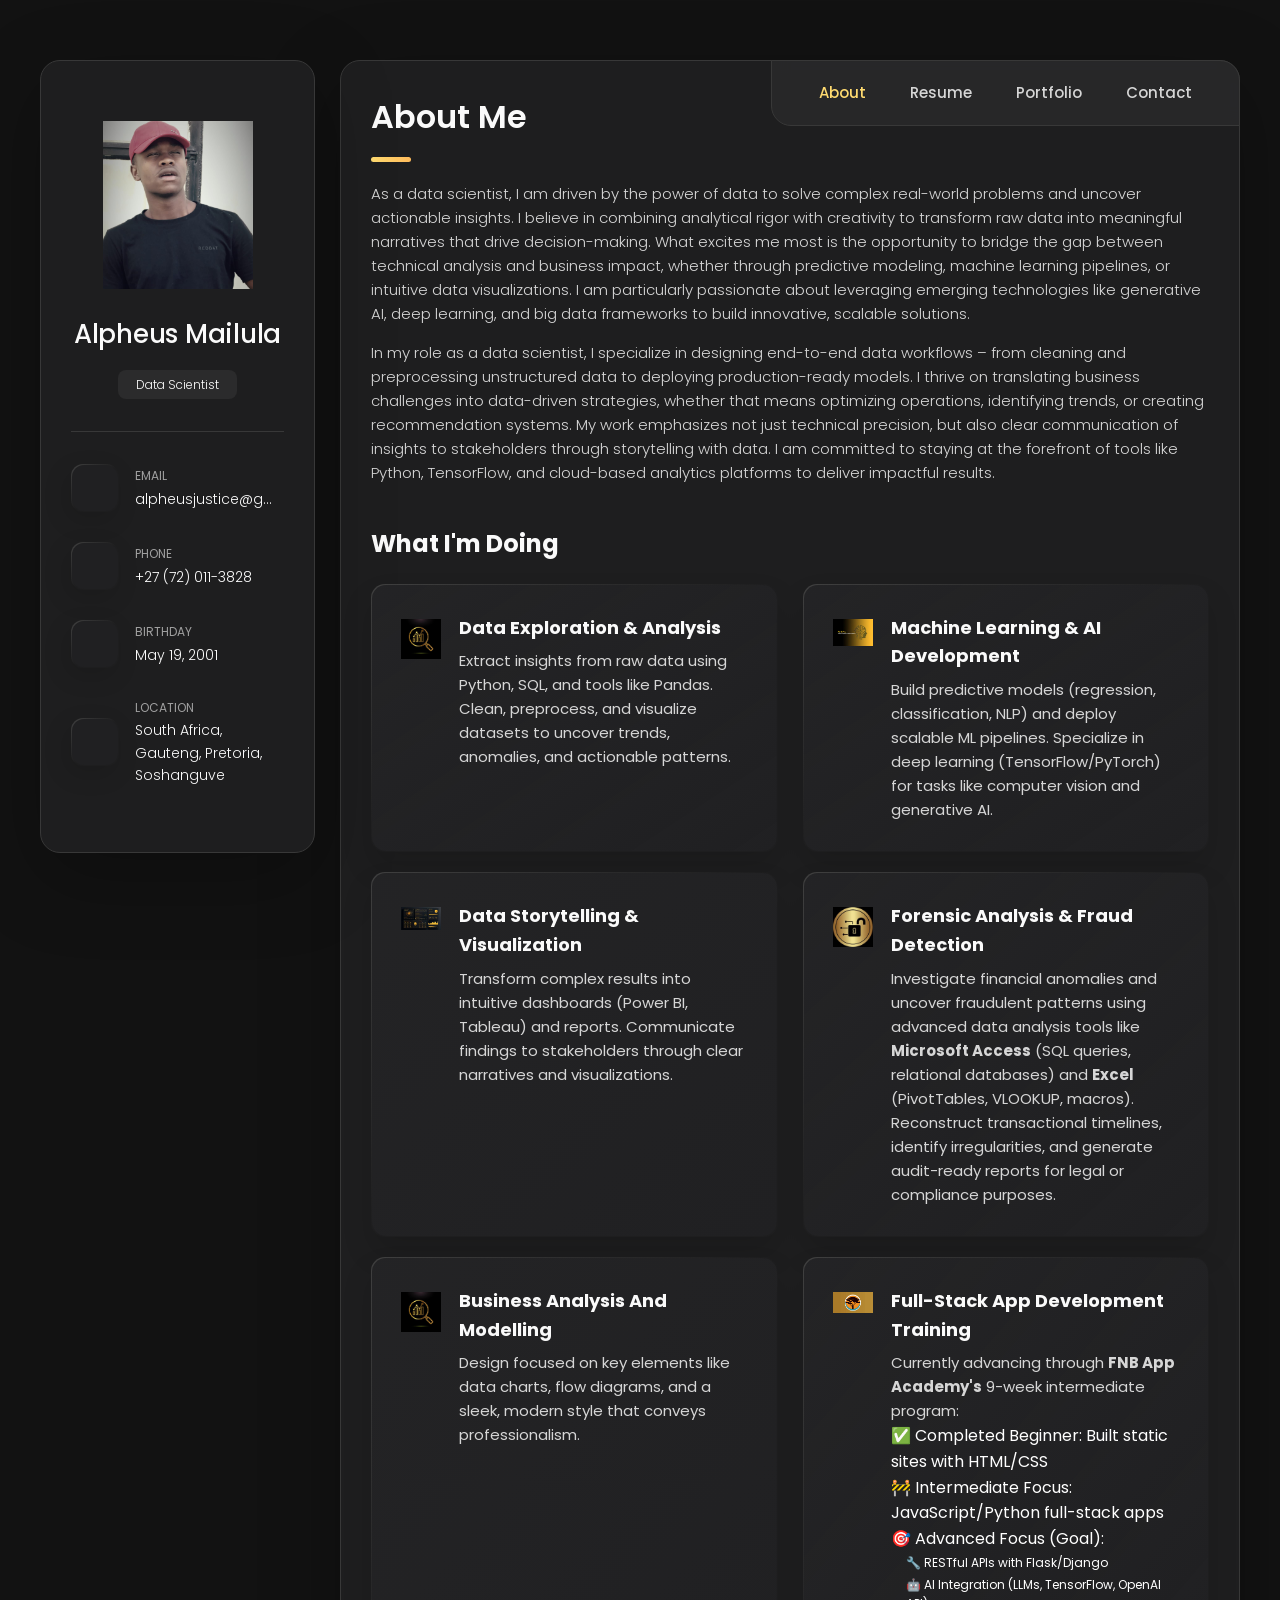
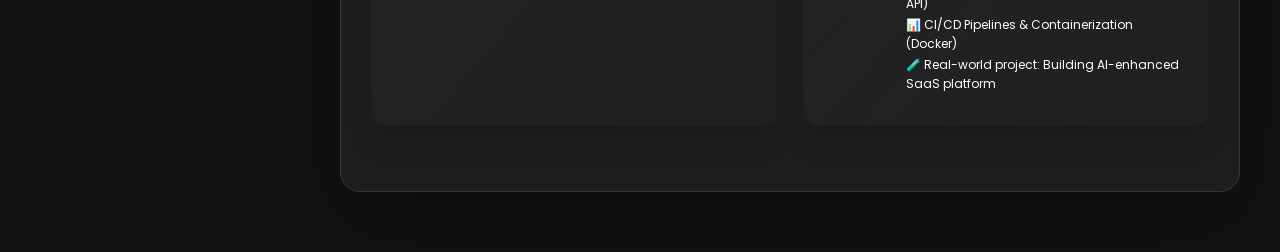
==== commit b4aa177f: "Complete portfolio reset" ====
--- a/index.html
+++ b/index.html
@@ -23,7 +23,7 @@
 
   <!-- Add EmailJS Script first -->
   <script type="text/javascript" src="https://cdn.jsdelivr.net/npm/@emailjs/browser@3/dist/email.min.js"></script>
-  
+
   <!--
     - google font link
   -->
@@ -688,7 +688,7 @@
             <li class="service-item">
 
               <div class="service-icon-box">
-                <img src="./assets/images/icon-photo.svg" alt="camera icon" width="40">
+                <img src="./assets/images/analysis-icon.png" alt="camera icon" width="40">
               </div>
 
               <div class="service-content-box">
@@ -818,7 +818,7 @@
 
             <h4 class="h4 timeline-item-title">Mahlane Secondary School</h4>
 
-            <span>2014 - 20118</span>
+            <span>2014 - 2018</span>
 
             <p class="timeline-text">
               I completed my matric in 2018
@@ -1140,7 +1140,7 @@
             <img src="https://images.unsplash.com/photo-1526379879527-8559ecfcaec0?ixlib=rb-4.0.3&ixid=M3wxMjA3fDB8MHxwaG90by1wYWdlfHx8fGVufDB8fHx8fA%3D%3D&auto=format&fit=crop&w=600&q=80" alt="Python Data Science">
           </figure>
           <div class="project-content">
-            <h3 class="project-title">Exploratory Data Analysis & ML (Python)</h3>
+          <h3 class="project-title">Exploratory Data Analysis & ML (Python)</h3>
             <p class="project-description">
               Housing price prediction model using advanced machine learning techniques. Features data cleaning, 
               visualization with Matplotlib/Seaborn, and predictive modeling with scikit-learn.
@@ -1155,7 +1155,7 @@
 
       <!-- R Programming - Predictive Modeling -->
       <li class="project-item active" data-filter-item data-category="r programming">
-        <a href="https://github.com/AllySimthandile/My-Portfolio/blob/main/R_Projects/Project2/scripts/Correction%20for%20Prediction%20Analysis.R" class="project-link-wrapper">
+        <a href="https://github.com/AllySimthandile/Prediction-With-R" class="project-link-wrapper">
           <figure class="project-img">
             <div class="project-item-icon-box">
               <ion-icon name="eye-outline"></ion-icon>
@@ -1163,7 +1163,7 @@
             <img src="https://images.unsplash.com/photo-1551288049-bebda4e38f71?ixlib=rb-4.0.3&ixid=M3wxMjA3fDB8MHxwaG90by1wYWdlfHx8fGVufDB8fHx8fA%3D%3D&auto=format&fit=crop&w=600&q=80" alt="R Programming Analytics">
           </figure>
           <div class="project-content">
-            <h3 class="project-title">Predictive Modeling in R</h3>
+          <h3 class="project-title">Predictive Modeling in R</h3>
             <p class="project-description">
               Statistical analysis and predictive modeling using R. Implements advanced regression techniques,
               data visualization with ggplot2, and statistical inference methods.
@@ -1186,7 +1186,7 @@
             <img src="https://images.unsplash.com/photo-1551434678-e076c223a692?ixlib=rb-4.0.3&ixid=M3wxMjA3fDB8MHxwaG90by1wYWdlfHx8fGVufDB8fHx8fA%3D%3D&auto=format&fit=crop&w=600&q=80" alt="Power BI Dashboard">
           </figure>
           <div class="project-content">
-            <h3 class="project-title">Sales Dashboard (Power BI)</h3>
+          <h3 class="project-title">Sales Dashboard (Power BI)</h3>
             <p class="project-description">
               Interactive sales analytics dashboard with real-time KPIs, trend analysis, and 
               drill-down capabilities for detailed performance insights.
